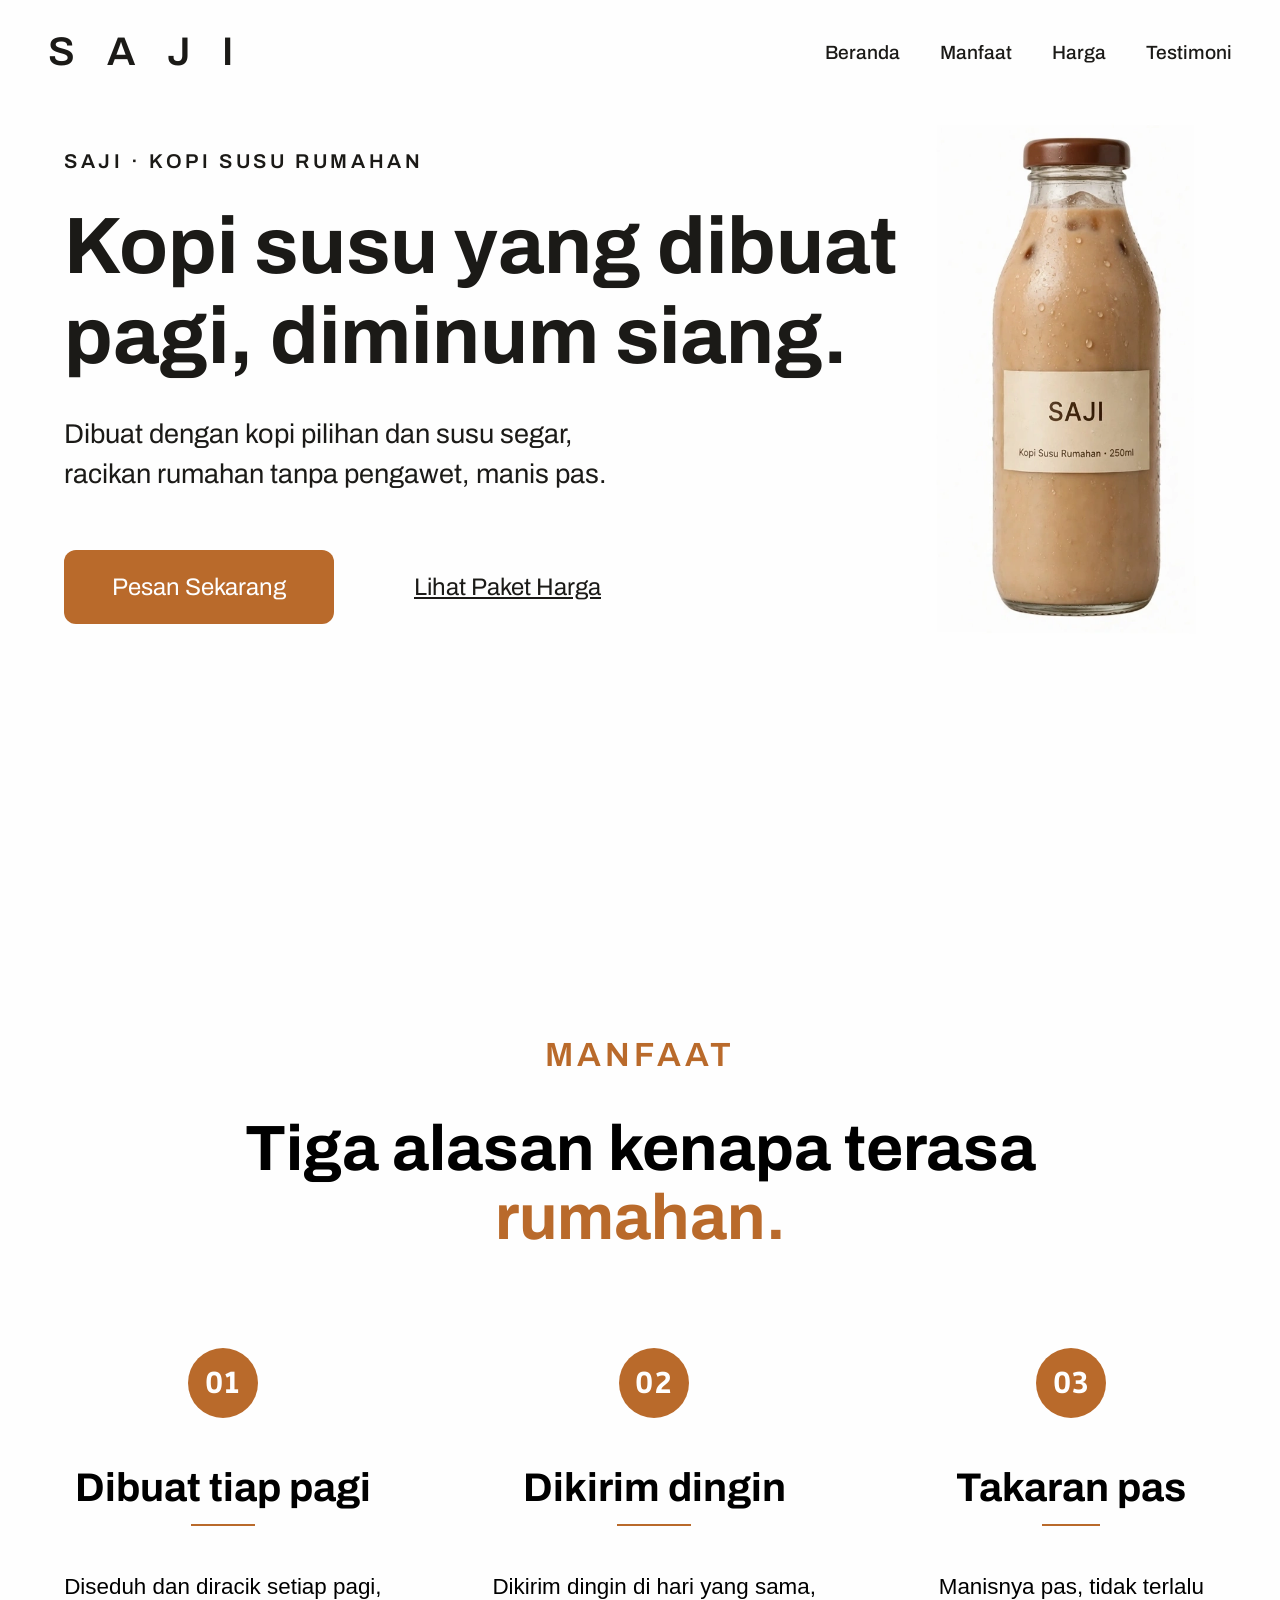
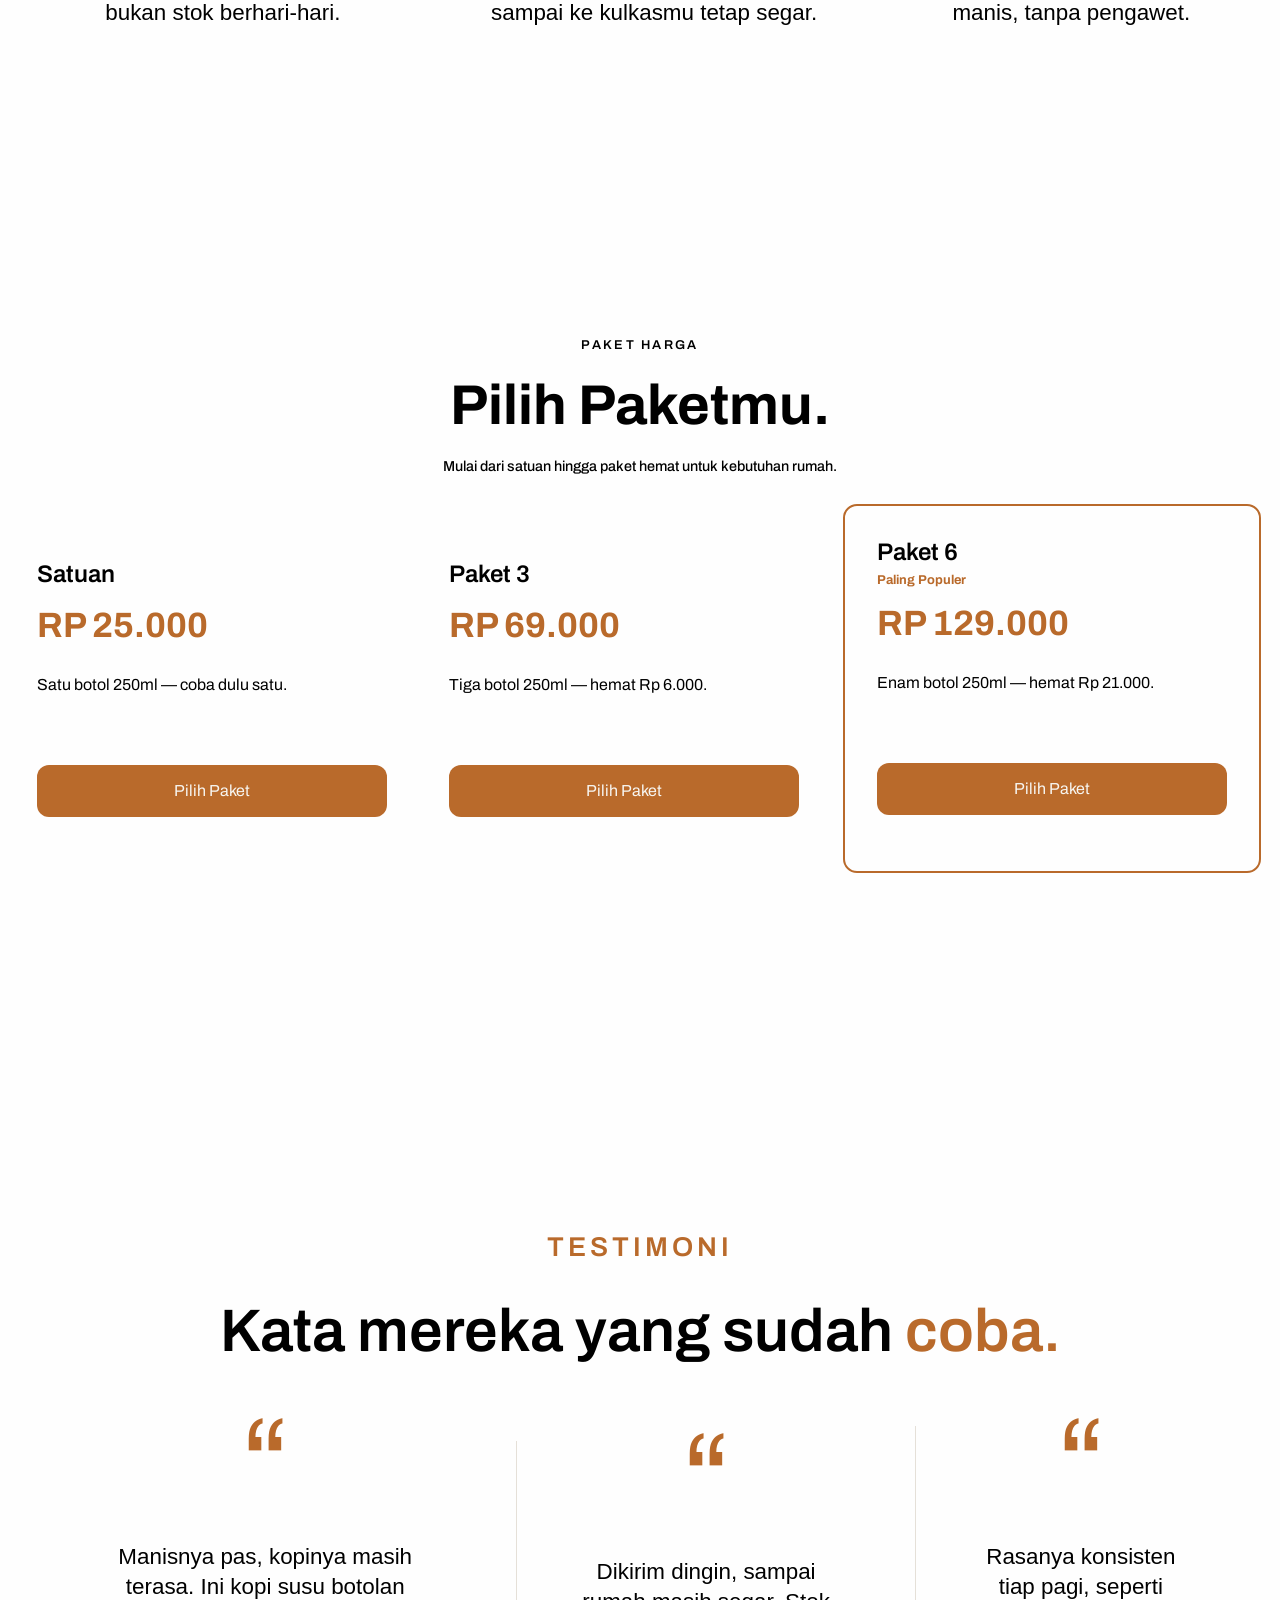
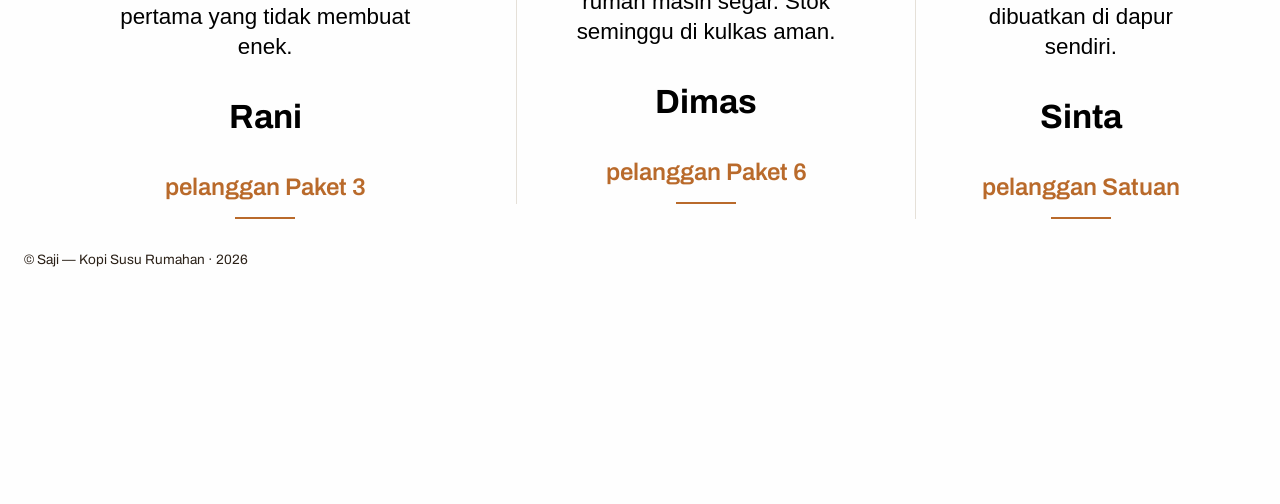
==== index.html @ 77525f5d "update: memperbaiki tanda kutip di testimonial page dan memindahkan credit footer ke testimonial pag" ====
<!DOCTYPE html>
<html lang="id">
<head>
    <meta charset="UTF-8">
    <meta name="viewport" content="width=device-width, initial-scale=1.0">
    <title>SAJI | Kopi Susu Rumahan </title>
    <link rel="stylesheet" href="src/style/style.css">
</head>
<body>
    
    <header class="header-container">

        <div class="brand-label">SAJI</div>

        <nav class="navbar-container">

            <ul>
                <li class="nav-items"><a href="#home">Beranda</a></li>
                <li class="nav-items"><a href="#manfaat">Manfaat</a></li>
                <li class="nav-items"><a href="#harga">Harga</a></li>
                <li class="nav-items"><a href="#testimoni">Testimoni</a></li>
            </ul>
                
        </nav>

    </header>

    <main>

        <section id="home" class="hero-page">

            <div class="main-content">

                <div class="second-label">
                     <p class="label-text">SAJI · KOPI SUSU RUMAHAN</p>
                </div>

                <div class="headline-container">
                    <h1 class="headline-text">Kopi susu yang dibuat pagi, diminum siang.</h1>
                </div>

                <div class="intro-container">
                    <p class="intro-desc">Dibuat dengan kopi pilihan dan susu segar, racikan rumahan tanpa pengawet, manis pas.</p>
                </div>

                <div class="cta-container">

                    <ul>
                        <li class="cta-btn"><a href="">Pesan Sekarang</a></li>
                        <li class="price-list-btn"><a href="#harga">Lihat Paket Harga</a></li>
                    </ul>

                </div>

            </div>

            <div class="foto-container">

                <figure>
                    <img class="foto-product" src="src/resources/foto-produk.webp" alt="Kemasan 250ml">
                </figure>

            </div>

        </section>

        <section id="manfaat" class="benefit-page">

            <div class="headline-benefit-container">
                <p class="benefit-label">MANFAAT</p>
                <h2 class="benefit-headline">Tiga alasan kenapa terasa <br><span>rumahan.</span></h2>
            </div>

            <div class="reason-container">

                <article>

                    <div class="nums-container">
                        <p class="nums">01</p>
                    </div>
                    <h3 class="reason-headline-text">Dibuat tiap pagi</h3>
                    <p class="reason-desc">Diseduh dan diracik setiap pagi, bukan stok berhari-hari.</p>
                </article>
                
                <article>

                    <div class="nums-container">
                        <p class="nums">02</p>
                    </div>
                    <h3 class="reason-headline-text">Dikirim dingin</h3>
                    <p class="reason-desc">Dikirim dingin di hari yang sama, sampai ke kulkasmu tetap segar.</p>
                </article>
                
                <article>

                    <div class="nums-container">
                        <p class="nums">03</p>
                    </div>
                    <h3 class="reason-headline-text">Takaran pas</h3>
                    <p class="reason-desc">Manisnya pas, tidak terlalu manis, tanpa pengawet.</p>
                </article>

            </div>

        </section>

        <section id="harga" class="list-of-product-page">

            <div class="text-container">
                <h2 class="title-section">PAKET HARGA</h2>
                <h3 class="packet-label">Pilih Paketmu.</h3>
                <p class="desc-label">Mulai dari satuan hingga paket hemat untuk kebutuhan rumah.</p>
            </div>

            <div class="price-list-container">

                <article class="product-price-container">

                    <h4 class="packet-name">Satuan</h4>
                    <h5 class="price">RP 25.000</h5>
                    <p class="product-desc">Satu botol 250ml — coba dulu satu. </p>

                    <div class="checkout">
                        <a class="checkout-link" href="">Pilih Paket</a>
                    </div>

                </article>
                
                <article class="product-price-container">

                    <h4 class="packet-name">Paket 3</h4>
                    <h5 class="price">RP 69.000</h5>
                    <p class="product-desc">Tiga botol 250ml — hemat Rp 6.000. </p>

                    <div class="checkout">
                        <a class="checkout-link" href="">Pilih Paket</a>
                    </div>
                    
                </article>

                <article class="product-price-container popular-product">

                    <h4 class="packet-name">Paket 6</h4>
                    <p class="popular-text">Paling Populer</p>
                    <h5 class="price">RP 129.000</h5>
                    <p class="product-desc">Enam botol 250ml — hemat Rp 21.000. </p>

                    <div class="checkout">
                        <a class="checkout-link" href="">Pilih Paket</a>
                    </div>

                </article>

            </div>

        </section>

        <section id="testimoni" class="testimonial-page">

            <div class="testimonial-headline-container">
                <h2 class="testimonial-label">TESTIMONI</h2>
                <h3 class="testimonial-headline-text">Kata mereka yang sudah <span>coba.</span></h3>
            </div>

            <div class="testimoni-container">

                <article class="testimoni-text-container">

                    <span>“</span>
                    <p class="testimoni-comment">Manisnya pas, kopinya masih terasa. Ini kopi susu botolan pertama yang tidak membuat enek.</p>
                    <h4 class="user-testimoni">Rani</h4>
                    <h5 class="user-packet">pelanggan Paket 3</h5>

                </article>
                
                <article class="testimoni-text-container">

                    <span>“</span>
                    <p class="testimoni-comment">Dikirim dingin, sampai rumah masih segar. Stok seminggu di kulkas aman.</p>
                    <h4 class="user-testimoni">Dimas</h4>
                    <h5 class="user-packet">pelanggan Paket 6</h5>

                </article>
                
                <article class="testimoni-text-container">

                    <span>“</span>
                    <p class="testimoni-comment">Rasanya konsisten tiap pagi, seperti dibuatkan
                    di dapur sendiri.</p>
                    <h4 class="user-testimoni">Sinta</h4>
                    <h5 class="user-packet">pelanggan Satuan</h5>

                </article>
                

            </div>

            <p class="credit-text">© Saji — Kopi Susu Rumahan · 2026</p>

        </section>
      
        
    </main>

</body>
</html>
---- src/style/style.css ----
@import url("https://fonts.googleapis.com/css2?family=Archivo:wght@400;500;600;700&display=swap");
@import url("https://fonts.googleapis.com/css2?family=Anaheim:wght@400;500;600;700&display=swap");
@import url("https://fonts.googleapis.com/css2?family=LexendDeca:wght@400;500;600;700&display=swap");

:root {
--font-nums-family : "Anaheim", sans-serif;
--font-desc-benefit: "Lexend Deca", sans-serif;
--font-desc-testimoni: "Lexend Deca", sans-serif;
--font-family: "Archivo", sans-serif;
--color-bg: #FEFEFE;
--color-ink: #1b1a17;
--color-box: #B96A2B;
--color-text-box: #B96A2B;
}


* {

    box-sizing: border-box;
    padding: 0;
    margin: 0;
    font-family: var(--font-family);

}

body {

    background-color: var(--color-bg);

}

.header-container {

    margin: 2rem 3rem 2rem 3rem;
    display: flex;
    flex-direction: row;
    justify-content: space-between;
    align-items: center;
    
}

.brand-label {

    font-size: 2.5rem;
    line-height: 2.5rem;
    letter-spacing: 0.80em;
    font-weight: 600;
    color: var(--color-ink);

}

.navbar-container ul {
    
    gap: 40px;
    align-items: center;
    display: flex;
    justify-content: space-between;

}

.nav-items,
.cta-btn,
.price-list-btn {

    list-style: None;

}

.nav-items a {

    text-decoration: none;
    font-size: 1.2rem;
    color: var(--color-ink);
    font-weight: 500;

}


.hero-page,
.list-of-product-page,
.benefit-page,
.testimonial-page {

    margin-left: 4rem;
    margin-right: 4rem;
    display: flex;
    min-height: 100vh;

}

.main-content {
    
    display: flex;
    flex-direction: column;


}

.second-label {

    margin-top: 3rem;
    margin-bottom: 2rem;

}
.label-text {

    font-size: 1.25rem;
    line-height: 18px;
    letter-spacing: 0.18em;
    font-weight: 600;
    color:  var(--color-ink);
    
}

.headline-container {

    max-width: 980px;
    min-width: 0;
    margin-bottom: 2rem;

}

.headline-text {
    
    font-size: 5rem ;
    line-height: 90px;
    color:  var(--color-ink);
    
}

.intro-container {

    max-width: 600px;
    min-width: 0;
    margin-bottom: 5rem;

}

.intro-desc {
    
    text-align: left;
    font-size: 1.7rem;
    line-height: 40px;
    color:  var(--color-ink);

}

.cta-container ul {

    display: flex;
    gap: 80px;

}

.cta-btn,
.price-list-btn {

    font-size: 1.5rem;

}

.cta-btn a{

    background-color: var(--color-box);
    text-decoration: none;
    color: var(--color-bg);
    padding: 1.5rem 3rem 1.5rem 3rem ;
    border-radius: 12px;


}

.price-list-btn a {

    color: var(--color-ink);

}


.foto-product {

    width: 300px;
    height: 550px;

}

.list-of-product-page {

    flex-direction: column;

}

.text-container {

    margin: 2rem 0 2rem 0;
    gap: 20px;
    display: flex;
    flex-direction: column;
    justify-content: center;
    align-items: center;
}

.title-section {

    font-size: 0.80rem;
    line-height: 18px;
    letter-spacing: 0.18em;
    font-weight: 600;
    
}

.packet-label {
    
    font-size: 3.5rem;
    line-height: 64px;
    font-weight: 700;
    
}

.desc-label {
    
    font-size: 0.90rem;
    font-weight: 500;

}

.price-list-container {

    display: flex;
    justify-content: center;
    align-items: center;
    gap: 30px;


}

.product-price-container {

    padding: 1rem;


}

.packet-name {

    font-size: 1.5rem ;
    font-weight: 600;
    line-height: 28px;
    margin-bottom: 1rem;
    
}

.price {
    
    font-size: 2.2rem ;
    font-weight: 700;
    line-height: 42px;
    margin-bottom: 1.75rem;
    color: var(--color-text-box);

}

.popular-product{

    outline: 2px solid var(--color-box);
    border-radius: 12px ;
    padding: 2rem 2rem 3.5rem 2rem;

}

.product-desc {

    font-size: 1rem;
    line-height: 22px;
    margin-bottom: 4.3rem;

}

.checkout {

    line-height: 20px;
    background-color: var(--color-box);
    color: #f7f5f0;
    padding: 1rem 5rem 1rem 5rem ;
    text-align: center;
    width: 100%;
    border-radius: 12px;
    width: 350px;
}

.checkout-link {

    text-decoration: none;
    color: #f7f5f0;

}

.popular-text {

    font-size: 0.80rem;
    line-height: 18px;
    color: var(--color-text-box);
    margin-bottom: 0.85rem ;
    margin-top: -0.70rem;
    font-weight: 700;

}

.benefit-page {

    flex-direction: column;

}

.headline-benefit-container {

    margin-top: 2.5rem;

}

.benefit-label {

    font-size: 2.1rem;
    font-weight: 600;
    text-align: center;
    color: var(--color-text-box);
    line-height: 22px;
    letter-spacing: 0.12em;
    margin-bottom: 3rem;

}

.benefit-headline {

    font-size: 4rem ;
    text-align: center;

}

.benefit-headline span {

    color: var(--color-text-box);

}

.reason-container {

    display: flex;
    justify-content: center;
    align-items: center;
    gap: 86px;
    margin-top: 6rem;

}

.nums-container {

    display: flex;
    justify-content: center;
    align-items: center;

}

.nums {

    display: flex;
    align-items: center;
    justify-content: center;
    width: 70px;
    height: 70px;
    background-color: var(--color-box);
    font-size: 2.1rem ;
    color: #FEFEFE;
    font-weight: bold;
    border-radius: 50%;
    line-height: 22px;
    font-family: var(--font-nums-family);
    letter-spacing: 0.05em;

}

.reason-headline-text {

    font-size: 2.5rem;
    text-align: center;
    margin-top: 3rem;

}

.reason-headline-text::after {

    content: "";
    display: block;
    width: 20%;
    height: 2px;
    background-color: var(--color-box);
    margin: 15px auto 0;

}

.reason-desc {

    text-align: center;
    font-size: 1.4rem;
    margin-top: 3rem;
    font-family: var(--font-desc-benefit) ;
    font-weight: 400;

}

.testimonial-page {

    flex-direction: column;

}

.testimonial-headline-container {

    margin-top: 2rem;
    margin-bottom: 5rem;
}

.testimonial-label{

    text-align: center;
    letter-spacing: 0.15em;
    line-height: 22px;
    font-weight: 600;
    color: var(--color-text-box);
    font-size: 1.7rem ;
    margin-bottom: 3.6rem;
    
}

.testimonial-headline-text {
    
    text-align: center;
    line-height: 30px;
    font-size: 3.75rem;
    font-weight: 600;

}

.testimonial-headline-text span {

    color: var(--color-text-box);

}

.testimoni-container{

    display: flex;
    flex-direction: row;
    justify-content: center;
    align-items: center;
    gap: 50px;

}

.testimoni-text-container {

    text-align: center;
    display: flex;
    flex-direction: column;
    justify-content: center;
    align-items: center;
    gap: 40px;

}

.testimoni-text-container + .testimoni-text-container {

    border-left: 1px solid  #E5E0D8;
    padding-left: 30px;

}

.testimoni-text-container span {

    line-height: 0.6;
    color: var(--color-text-box);
    font-size: 8rem;
    font-family: var(--font-family);

}

.testimoni-comment {

    font-size: 1.4rem;
    line-height: 30px;
    width: 85%;
    font-family: var(--font-desc-testimoni);

}

.user-testimoni {

    font-size: 2.1rem;
    line-height: 30px;

}

.user-packet {

    font-size: 1.5rem;
    font-weight: 600;
    color: var(--color-text-box);
    line-height: 30px;

}

.user-packet::after{

    content: "";
    display: block;
    width: 30%;
    height: 2px;
    background-color: var(--color-box);
    margin: 15px auto 0;

}

.credit-text {

    text-align: left;
    font-size: 0.85rem;
    color: #2B2118;
    line-height: 18px;
    margin-left: -2.5rem;
    margin-top: 2rem;

}
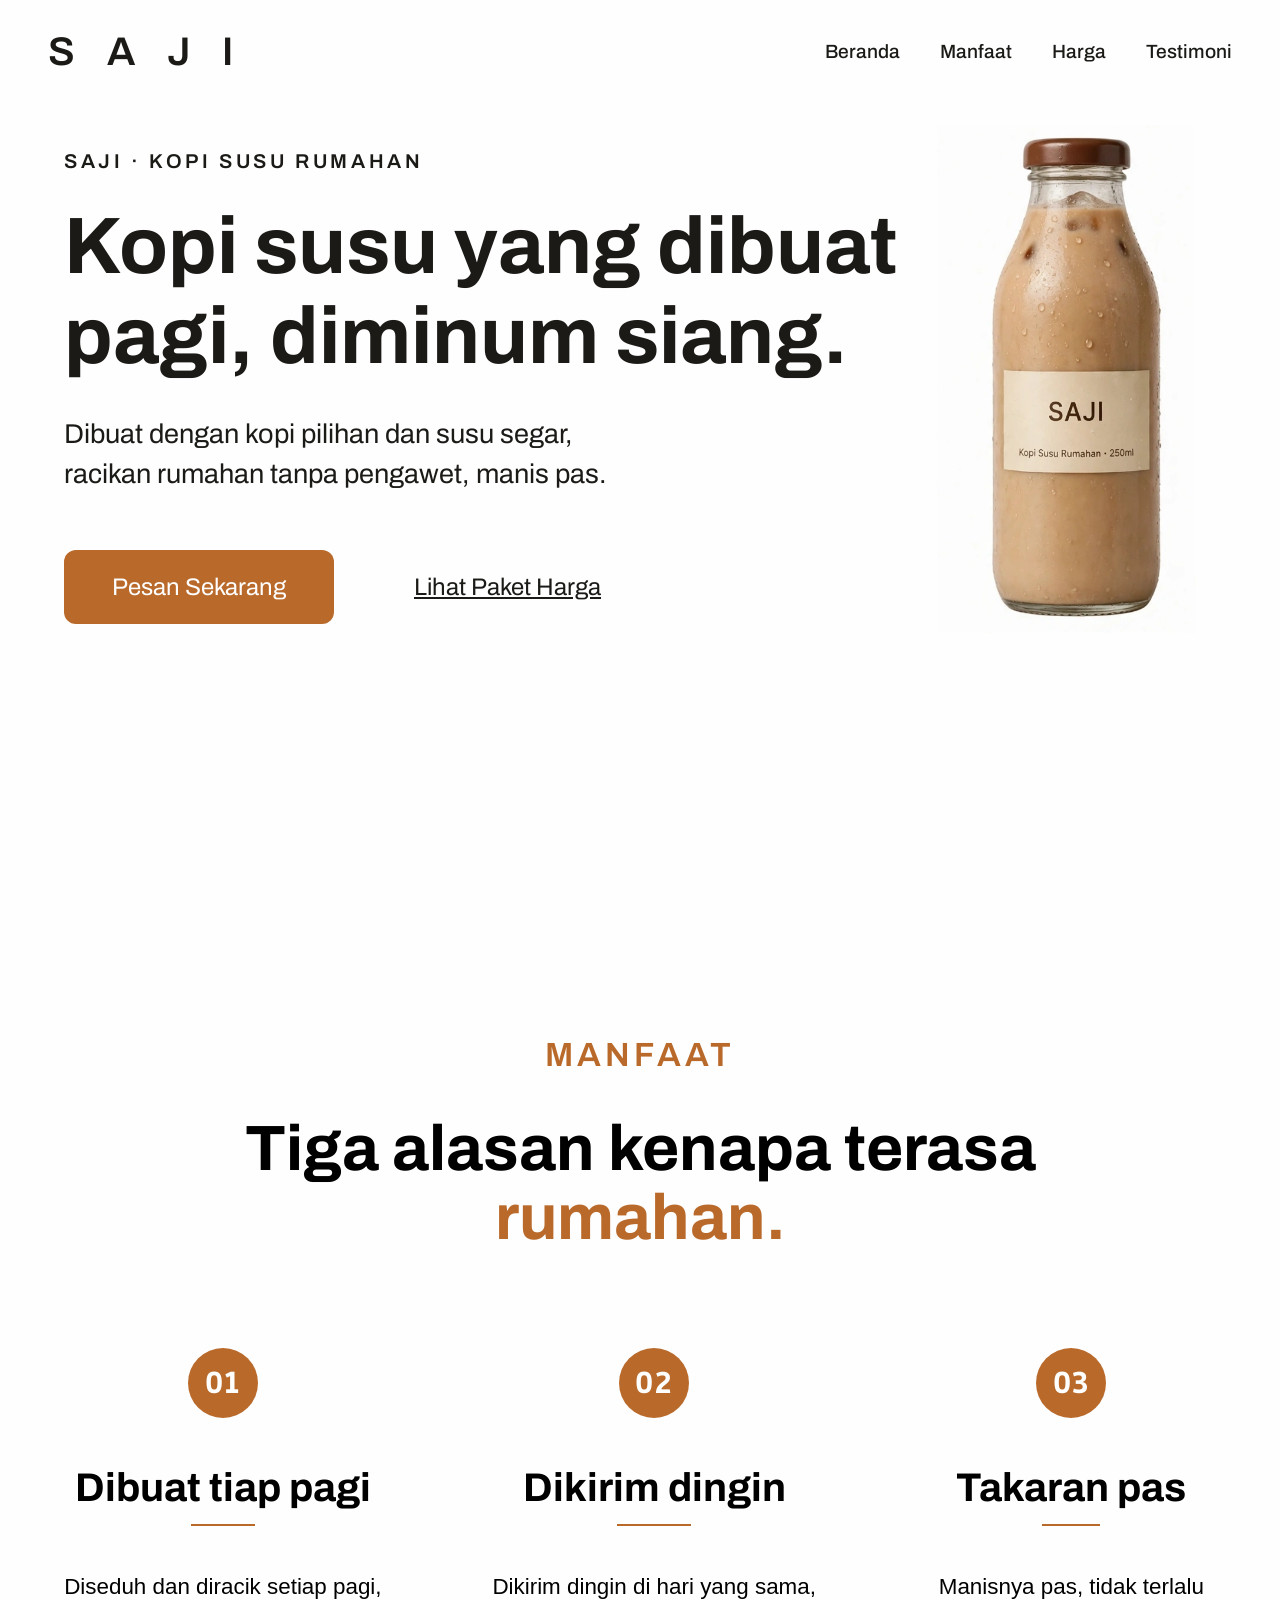
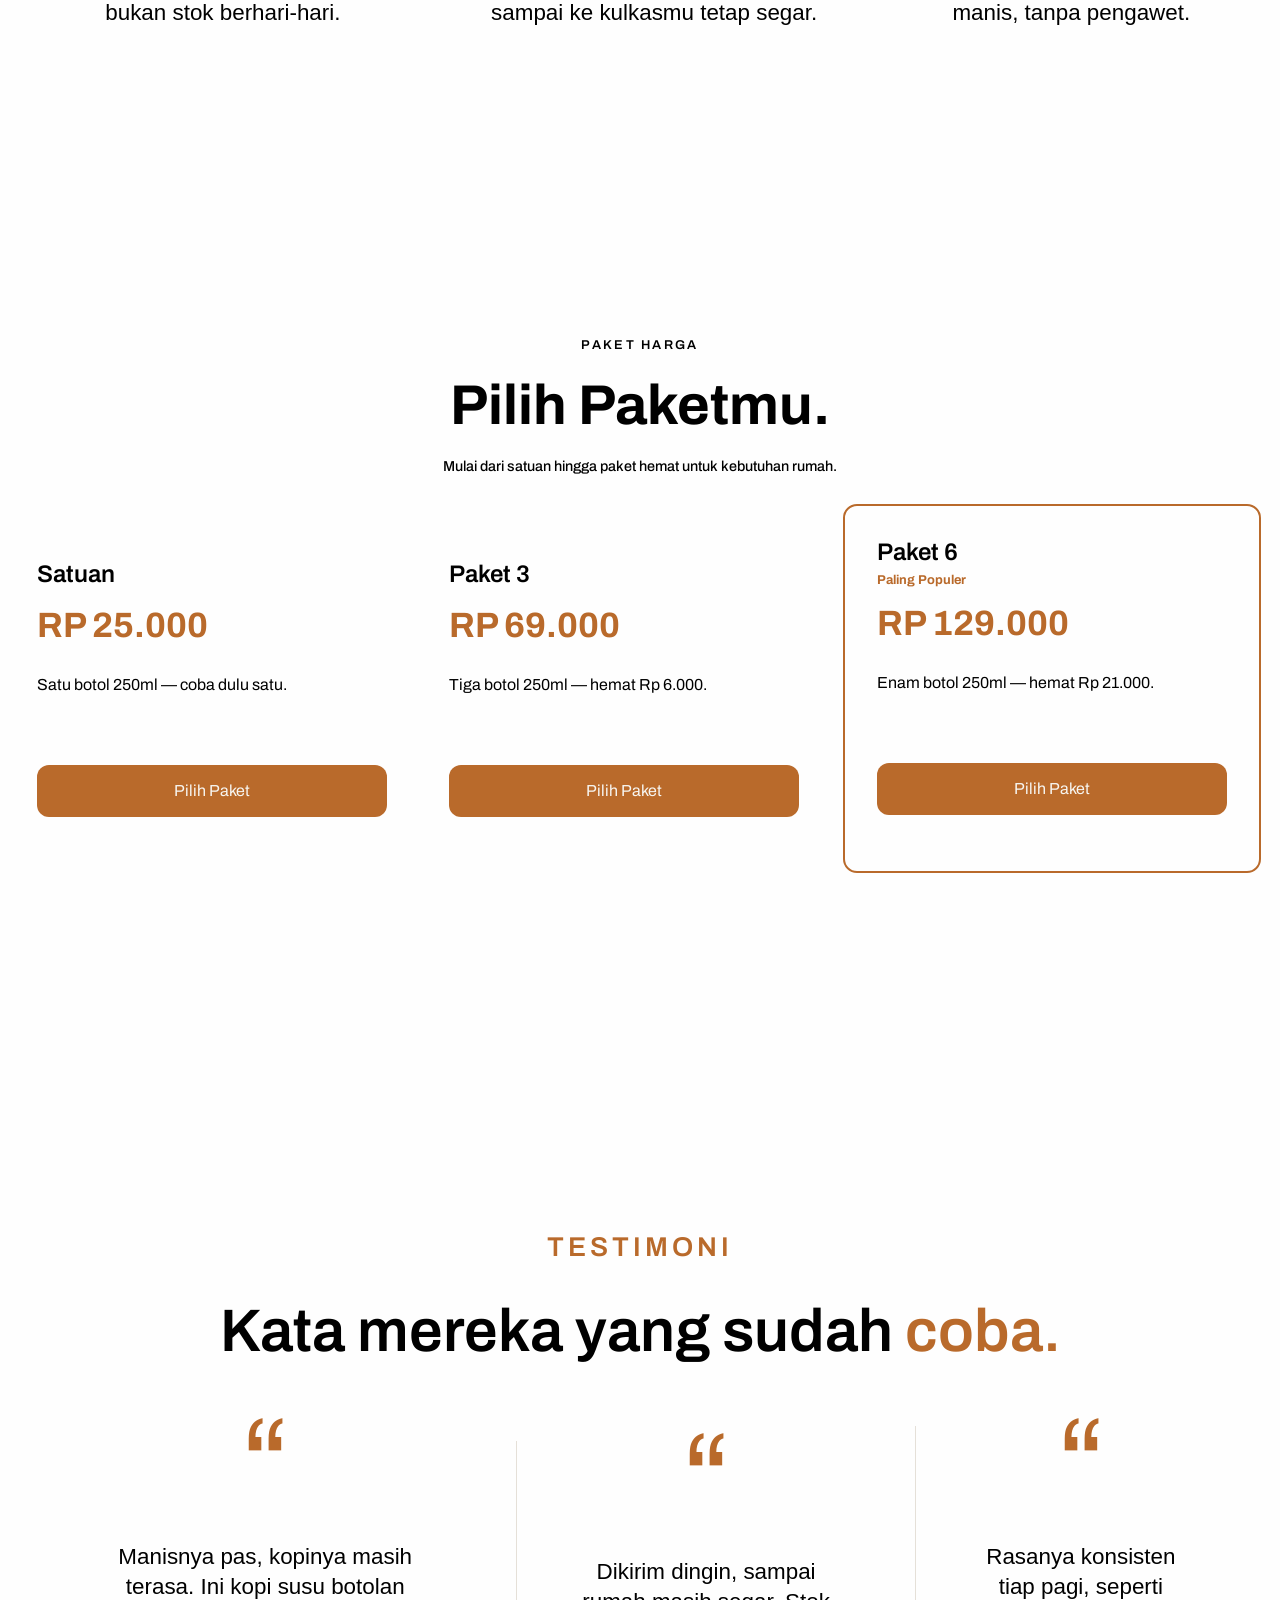
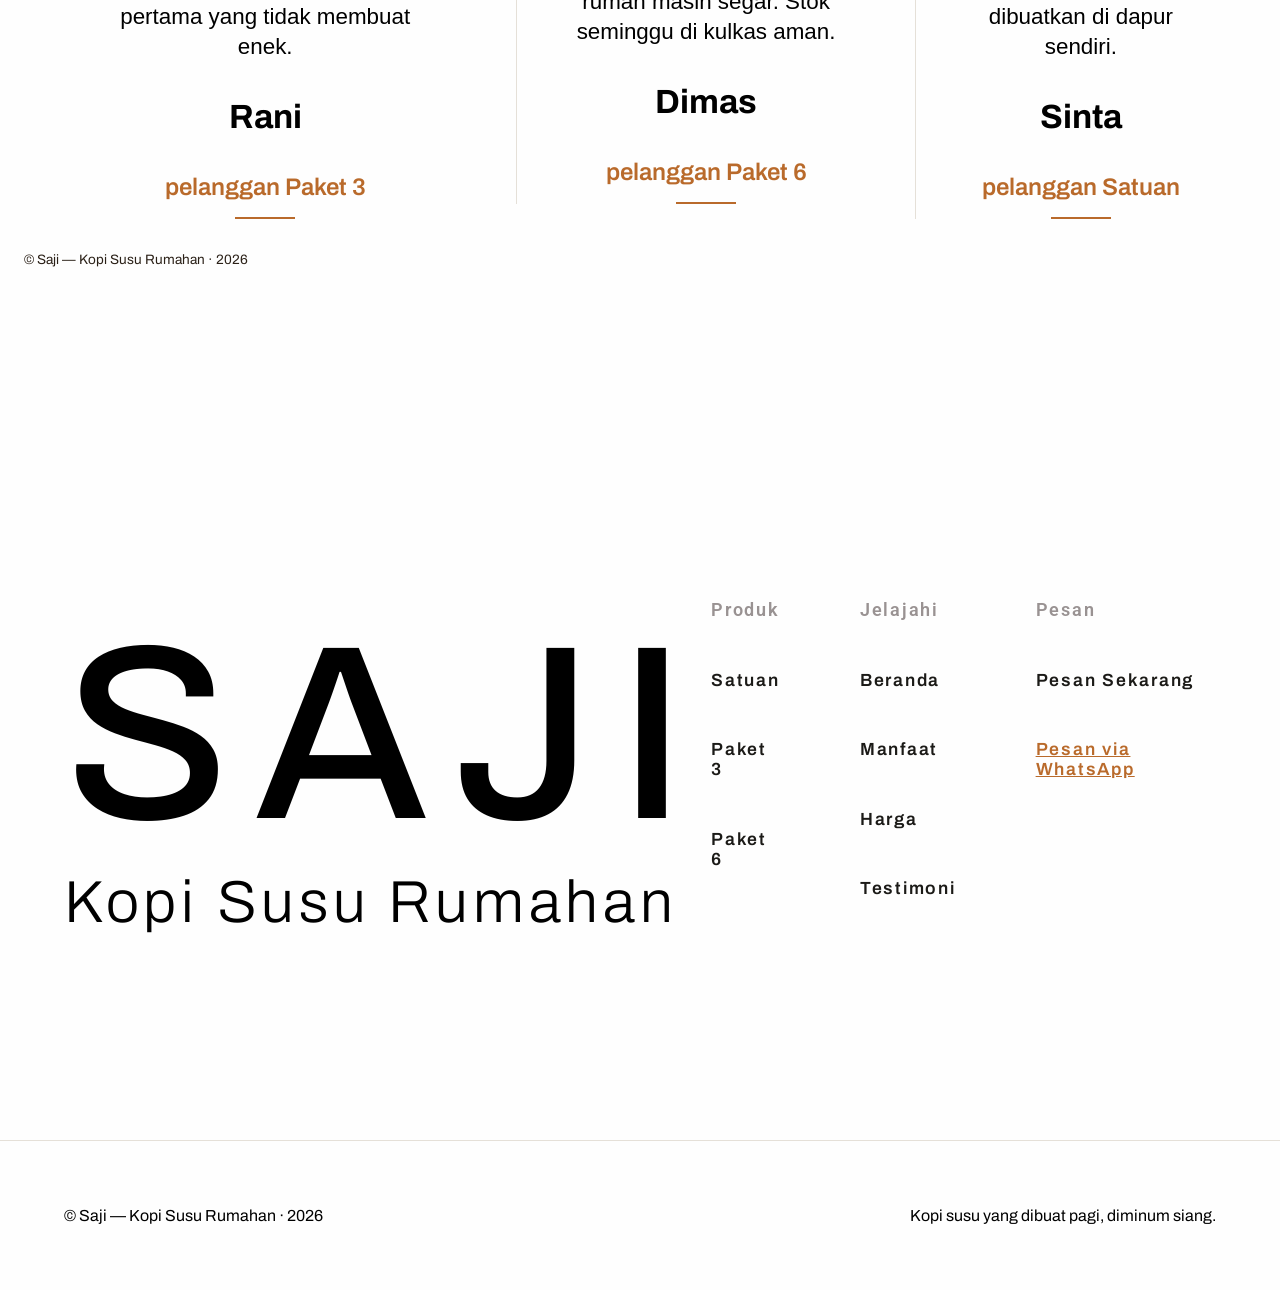
==== commit 72d24c99: "feat: membuat footer section" ====
--- a/index.html
+++ b/index.html
@@ -46,7 +46,7 @@
                 <div class="cta-container">
 
                     <ul>
-                        <li class="cta-btn"><a href="">Pesan Sekarang</a></li>
+                        <li class="cta-btn"><a href="src/pages/order.html">Pesan Sekarang</a></li>
                         <li class="price-list-btn"><a href="#harga">Lihat Paket Harga</a></li>
                     </ul>
 
@@ -121,7 +121,7 @@
                     <p class="product-desc">Satu botol 250ml — coba dulu satu. </p>
 
                     <div class="checkout">
-                        <a class="checkout-link" href="">Pilih Paket</a>
+                        <a class="checkout-link" href="src/pages/order.html?paket=satuan">Pilih Paket</a>
                     </div>
 
                 </article>
@@ -133,7 +133,7 @@
                     <p class="product-desc">Tiga botol 250ml — hemat Rp 6.000. </p>
 
                     <div class="checkout">
-                        <a class="checkout-link" href="">Pilih Paket</a>
+                        <a class="checkout-link" href="src/pages/order.html?paket=paket-3">Pilih Paket</a>
                     </div>
                     
                 </article>
@@ -146,7 +146,7 @@
                     <p class="product-desc">Enam botol 250ml — hemat Rp 21.000. </p>
 
                     <div class="checkout">
-                        <a class="checkout-link" href="">Pilih Paket</a>
+                        <a class="checkout-link" href="src/pages/order.html?paket=paket-6">Pilih Paket</a>
                     </div>
 
                 </article>
@@ -192,14 +192,57 @@
 
                 </article>
                 
-
             </div>
 
             <p class="credit-text">© Saji — Kopi Susu Rumahan · 2026</p>
 
         </section>
-      
-        
+
+        <footer class="footer-page">
+
+            <div class="footer-main-container">
+
+                <div class="brand-label-container">
+
+                    <p class="brand-label-footer">SAJI</p>
+                    <p class="second-label-footer">Kopi Susu Rumahan</p>
+
+                </div>
+
+                <div class="items-navbar-container">
+
+                    <ul class="items-product-container">
+                        <li class="first-items-navbar-list">Produk</li>
+                        <li><a class="harga-paket-satuan-label" href="#harga">Satuan</a></li>
+                        <li><a class="harga-paket3-label" href="#harga">Paket 3</a></li>
+                        <li><a class="harga-paket-6-label" href="#harga">Paket 6</a></li>
+                    </ul>
+                    
+                    <ul class="items-explore-container">
+                        <li class="first-items-navbar-list">Jelajahi</li>
+                        <li><a class="items-home-label" href="#home">Beranda</a></li>
+                        <li><a class="items-manfaat-label" href="#manfaat">Manfaat</a></li>
+                        <li><a class="items-harga-label" href="#harga">Harga</a></li>
+                        <li><a class="items-testi-label" href="#testimoni">Testimoni</a></li>
+                    </ul>
+                    
+                    <ul class="items-checkout-container">
+                        <li class="first-items-navbar-list">Pesan</li>
+                        <li><a class="items-checkout-label" href="/src/pages/order.html">Pesan Sekarang</a></li>
+                        <li><a class="checkout-aggregator-label" href="/src/pages/order.html">Pesan via WhatsApp</a></li>
+                    </ul>
+
+                </div>
+
+            </div>
+            <ul class="items-footer-container">
+                <li class="label-credit">© Saji — Kopi Susu Rumahan · 2026</li>
+                <li class="label-desc-credit">Kopi susu yang dibuat pagi, diminum siang.</li>
+            </ul>
+           
+        </footer>
+ 
+
     </main>
 
 </body>
--- a/src/style/style.css
+++ b/src/style/style.css
@@ -1,8 +1,10 @@
-@import url("https://fonts.googleapis.com/css2?family=Archivo:wght@400;500;600;700&display=swap");
+@import url("https://fonts.googleapis.com/css2?family=Archivo:wght@200;300;400;500;600;700&display=swap");
+@import url("https://fonts.googleapis.com/css2?family=Roboto:wght@200;300;400;500;600;700&display=swap");
 @import url("https://fonts.googleapis.com/css2?family=Anaheim:wght@400;500;600;700&display=swap");
 @import url("https://fonts.googleapis.com/css2?family=LexendDeca:wght@400;500;600;700&display=swap");
 
 :root {
+--font-items-list-footer : "Roboto";
 --font-nums-family : "Anaheim", sans-serif;
 --font-desc-benefit: "Lexend Deca", sans-serif;
 --font-desc-testimoni: "Lexend Deca", sans-serif;
@@ -60,26 +62,42 @@
 
 .nav-items,
 .cta-btn,
-.price-list-btn {
+.price-list-btn,
+.items-navbar-container ul li {
 
     list-style: None;
 
 }
 
 .nav-items a {
-
     text-decoration: none;
     font-size: 1.2rem;
     color: var(--color-ink);
     font-weight: 500;
-
-}
-
+    padding: 0.7em 0;
+    position: relative;
+}
+
+.nav-items a::after {
+    content: "";
+    position: absolute;
+    left: 50%;
+    bottom: 0;
+    transform: translateX(-50%);
+    width: 80%;
+    height: 3px;
+    background-color: transparent;
+    transition: background-color 0.5s ease;
+}
+
+.nav-items a:hover::after {
+    background-color: var(--color-text-box);
+}
 
 .hero-page,
 .list-of-product-page,
 .benefit-page,
-.testimonial-page {
+.testimonial-page{
 
     margin-left: 4rem;
     margin-right: 4rem;
@@ -156,6 +174,8 @@
 .price-list-btn {
 
     font-size: 1.5rem;
+    cursor: pointer;
+    transition: transform 0.2s ease;
 
 }
 
@@ -173,6 +193,24 @@
 .price-list-btn a {
 
     color: var(--color-ink);
+}
+
+.price-list-btn a:hover {
+
+    border-radius: 10px;
+    padding: 1rem 2rem 1rem 2rem;
+    text-decoration: none;
+    background-color: #2BCC5E;
+    font-weight: 500;
+    color: var(--color-bg);
+    cursor: pointer;
+    transition: transform 0.10s ease;
+
+}
+
+.price-list-btn:hover {
+
+    transform: scale(1.2);
 
 }
 
@@ -278,20 +316,36 @@
 
 .checkout {
 
-    line-height: 20px;
+    width: 350px;
+
+}
+
+.checkout-link {
+
+    display: block;
     background-color: var(--color-box);
     color: #f7f5f0;
-    padding: 1rem 5rem 1rem 5rem ;
-    text-align: center;
-    width: 100%;
+    padding: 1rem 5rem 1rem 5rem;
     border-radius: 12px;
-    width: 350px;
-}
-
-.checkout-link {
-
+    text-align: center;
     text-decoration: none;
-    color: #f7f5f0;
+    line-height: 20px;
+    cursor: pointer;
+    transition: transform 0.2s ease;
+
+}
+
+.checkout-link:hover,
+.cta-container ul .cta-btn:first-child:hover {
+
+    transform: scale(1.03);
+
+}
+
+.checkout-link:active,
+.cta-container ul .cta-btn:first-child:active {
+
+    transform: scale(1.06);
 
 }
 
@@ -529,4 +583,409 @@
     margin-left: -2.5rem;
     margin-top: 2rem;
 
+}
+
+.checkout-page {
+
+    margin-top: 2rem;
+    margin-left: 4rem;
+    margin-right: 4rem;
+    min-height: 100vh;
+
+}
+
+.checkout-headline {
+
+    font-size: 1.8rem;
+    color: var(--color-text-box);
+    line-height: 30px;
+    text-align: center;
+
+}
+
+.content-container {
+
+    display: flex;
+    justify-content: space-between;
+    align-items: stretch;
+    margin-top: 4rem;
+    
+
+}
+
+.left-content {
+
+    display: flex;
+    flex-direction: column;
+    border-right: 1px solid #E5E0D8;
+    padding-right: 30px;
+
+}
+
+.package-label,
+.total-label,
+.checkout-label {
+
+    font-size: 3.1rem;
+    font-weight: 600;
+    line-height: 30px;
+    text-align: left;
+
+}
+
+.package-container {
+
+    margin-top: 2.5rem;
+    flex-direction: row;
+    display: flex;
+    gap: 30px;
+
+}
+
+.price-label {
+
+    font-size: 2.2rem;
+    line-height: 45px;
+    font-weight: 600;
+
+}
+
+.desc-price {
+    
+    font-size: 1.25rem;
+    line-height: 30px;
+    
+}
+
+.package-price-container {
+
+    cursor: pointer;
+
+}
+
+.package-price-container.selected .price-label,
+.package-price-container.selected .desc-price {
+
+    color: var(--color-text-box);
+    
+}
+
+
+.package-price-container.selected .price-value {
+
+    border-bottom: 2px solid var(--color-box);
+
+}
+
+.package-price-container:focus-visible {
+
+    outline: 2px solid var(--color-box);
+    outline-offset: 4px;
+
+}
+
+.package-price-container .popular-text {
+
+    color: var(--color-text-box);
+
+}
+
+.package-price-container + .package-price-container {
+
+    border-left: 1px solid #E5E0D8 ;
+    padding-left: 30px;
+    
+}
+
+.total-label {
+
+    margin-top: 7rem;
+
+}
+
+.calculation-product {
+
+    text-align: center;
+    font-size: 2.8rem ;
+    margin-top: 3.2rem ;
+    height: 70px;
+    border-top: 2px solid #E5E0D8 ;
+    border-bottom: 2px solid #E5E0D8 ;
+    display: flex;
+    justify-content: center;
+    align-items: center;
+    gap: 4rem;
+    
+}
+
+.calculation-product button {
+
+    background: none;
+    border: none;
+    font-size: 2rem;
+    font-family: inherit;
+    color: var(--color-ink);
+    cursor: pointer;
+    padding: 0 0.5rem;
+
+}
+
+.right-content {
+
+    width: 500px;
+
+}
+
+.right-content form {
+
+    margin-top: 1.75rem;
+
+}
+
+.right-content form input {
+
+    width: 100%;
+    height: 30px;
+    border: none;
+    border-bottom: 2px solid #E5E0D8;
+    background: transparent;
+
+}
+
+.right-content form input:focus {
+
+    outline: none;
+    border-bottom-color: var(--color-box);
+
+}
+
+.right-content form label,
+.right-content form p input {
+
+    font-size: 1.2rem ;
+    line-height: 30px;
+    font-weight: 300;
+
+} 
+
+.right-content form p {
+
+    margin-top: 0.8em;
+    margin-bottom: 0.8em;
+
+
+}
+
+.right-content form {
+
+    margin-bottom: 1.75rem;
+
+}
+
+.total-price-container {
+
+    border-top: 2px solid #E5E0D8;
+    display: flex;
+    flex-direction: column;
+    justify-content: center;
+}
+
+.label-total-checkout {
+
+    font-size: 1.7rem ;
+    margin-top: 1rem;
+    margin-bottom: 0.4em;
+
+}
+
+.total-package-checkout,
+.subtotal-package,
+.total-checkout {
+
+    display: flex;
+    justify-content: space-between;
+
+}
+
+.total-price-container p:first-child {
+
+    font-size: 1.5rem;
+    font-weight: 300;
+    
+}
+
+.total-price-container p:last-child {
+    
+    font-size: 1.5rem;
+    font-weight: 700;
+    
+}
+
+.total-package-checkout {
+
+    margin-bottom: 0.5em;
+
+}
+
+.subtotal-package {
+
+    padding: 0.4em 0 0.4em 0;
+    border-top: 1px solid #E5E0D8;
+    border-bottom: 1px solid #E5E0D8;
+}
+
+.total-checkout {
+
+    margin-top: 0.5em;
+    margin-bottom: 1.25rem;
+}
+
+.total-checkout p:first-child {
+    
+    font-weight: 700;
+
+}
+
+.agg-link {
+
+    font-size: 1.8rem;
+    line-height: 30px;
+    padding: 1.25rem 0 1.25rem 0;
+    background-color: var(--color-box);
+    border-radius: 12px;
+    border: none;
+    color: var(--color-bg);
+    font-weight: 600;
+    margin-bottom: 1.2rem;
+    cursor: pointer;
+
+}
+
+.form-link {
+
+    text-align: center;
+    margin-bottom: 2rem;
+    color: var(--color-ink);
+    font-weight: 500;
+    font-size: 1.2rem;
+
+}
+
+.footer-page {
+
+    margin-left: 4rem;
+    margin-right: 4rem;
+    display: flex;
+    flex-direction: column;
+
+}
+
+.footer-main-container {
+
+    margin-top: 6rem;
+    margin-bottom: 12rem;
+    display: flex;
+    justify-content: space-between;
+    align-items: stretch;
+
+}
+
+.brand-label-footer {
+
+    font-size: 15.5rem;
+    font-family: var(--font-family);
+    font-weight: 500 ;
+    line-height: auto;
+    letter-spacing: 0.10em;
+    
+}
+
+.second-label-footer {
+    
+    font-size: 3.7rem;
+    font-family: var(--font-family);
+    font-weight: 300;
+    line-height: auto;
+    letter-spacing: 0.08em;
+
+}
+
+.items-navbar-container {
+
+
+    display: flex;
+    flex-direction: row;
+    justify-content: center;
+
+}
+
+.items-navbar-container ul:nth-last-of-type(2) {
+
+    margin: 0 5rem 0 5rem;
+
+}
+
+.first-items-navbar-list {
+
+    margin-bottom: 2.7rem;
+    color: #999292;
+
+}
+
+.items-navbar-container ul li  {
+
+    margin-bottom: 3.1rem;
+    
+}
+
+.harga-paket-satuan-label,
+.harga-paket3-label,
+.harga-paket-6-label,
+.items-home-label,
+.items-manfaat-label,
+.items-harga-label,
+.items-testi-label,
+.items-checkout-label{
+    
+    color: #1b1a17;
+    text-decoration: none;
+    font-weight: 600;
+    
+}
+
+
+.checkout-aggregator-label {
+    
+    text-decoration: underline;
+    color: var(--color-box);
+
+}
+
+
+.items-navbar-container li {
+
+    font-size: 1.10rem;
+    font-family: var(--font-items-list-footer);
+    font-weight: 600;
+    letter-spacing: 0.10em;
+    line-height: auto;
+
+}
+
+
+.items-footer-container {
+    
+    display: flex;
+    justify-content: space-between;
+    align-items: center;
+    flex-direction: row;
+    list-style: none;
+    border-top: 1px solid #E5E0D8;
+    width: auto;
+    height: 150px;
+    margin-left: -4rem;
+    margin-right: -4rem;
+    padding-left: 4rem;
+    padding-right: 4rem;
+
 }
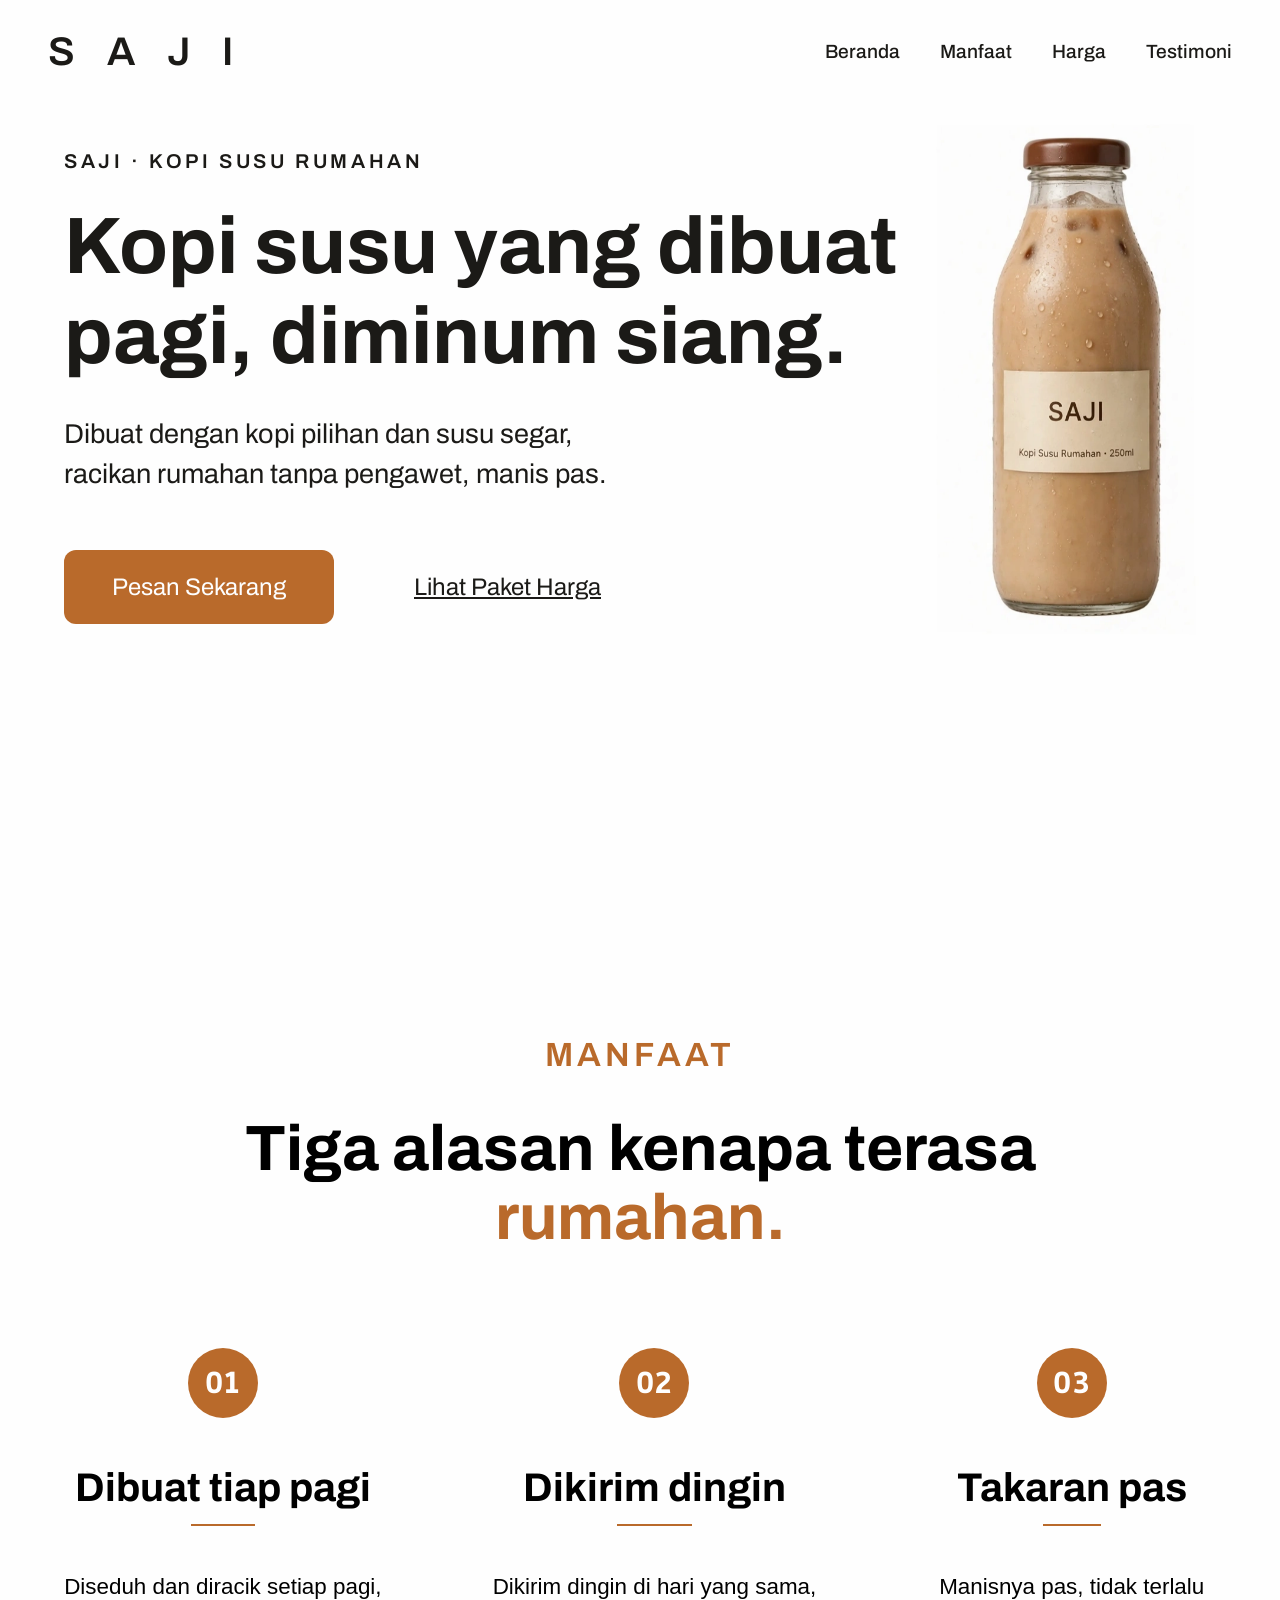
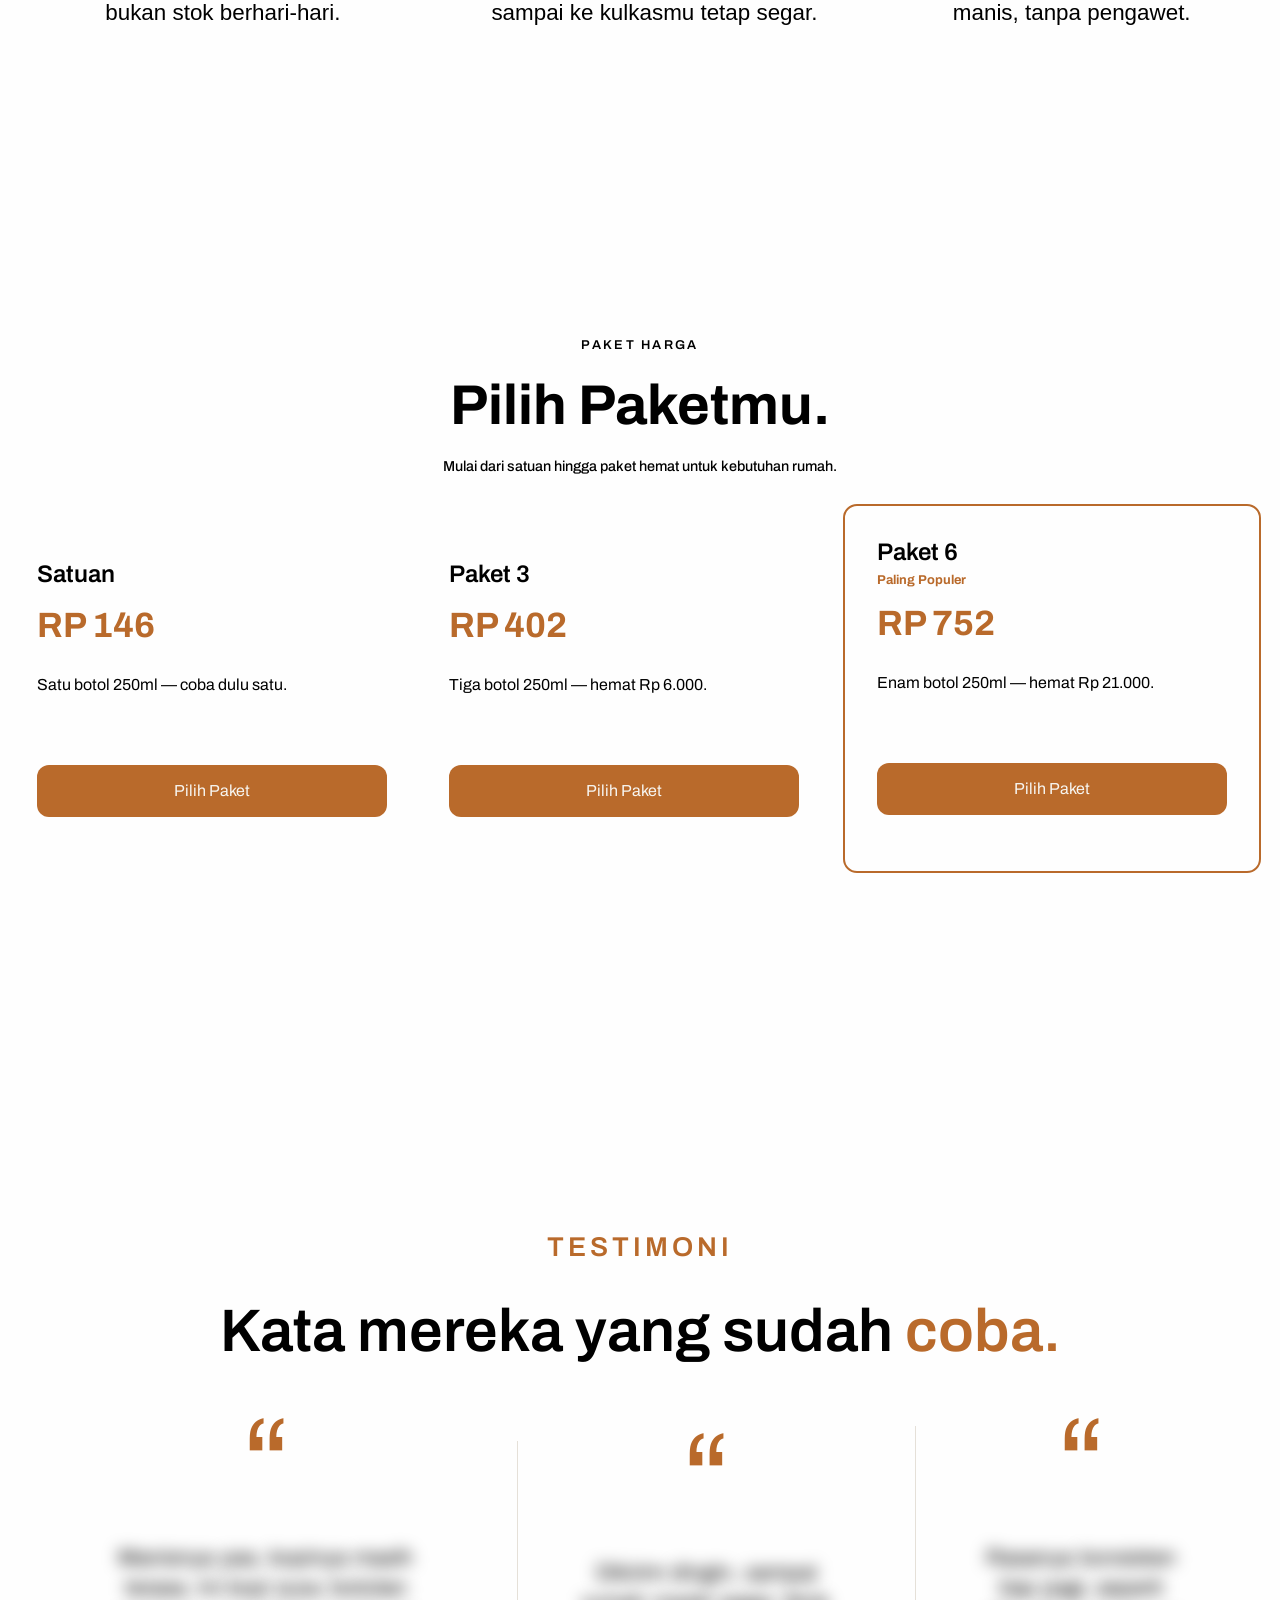
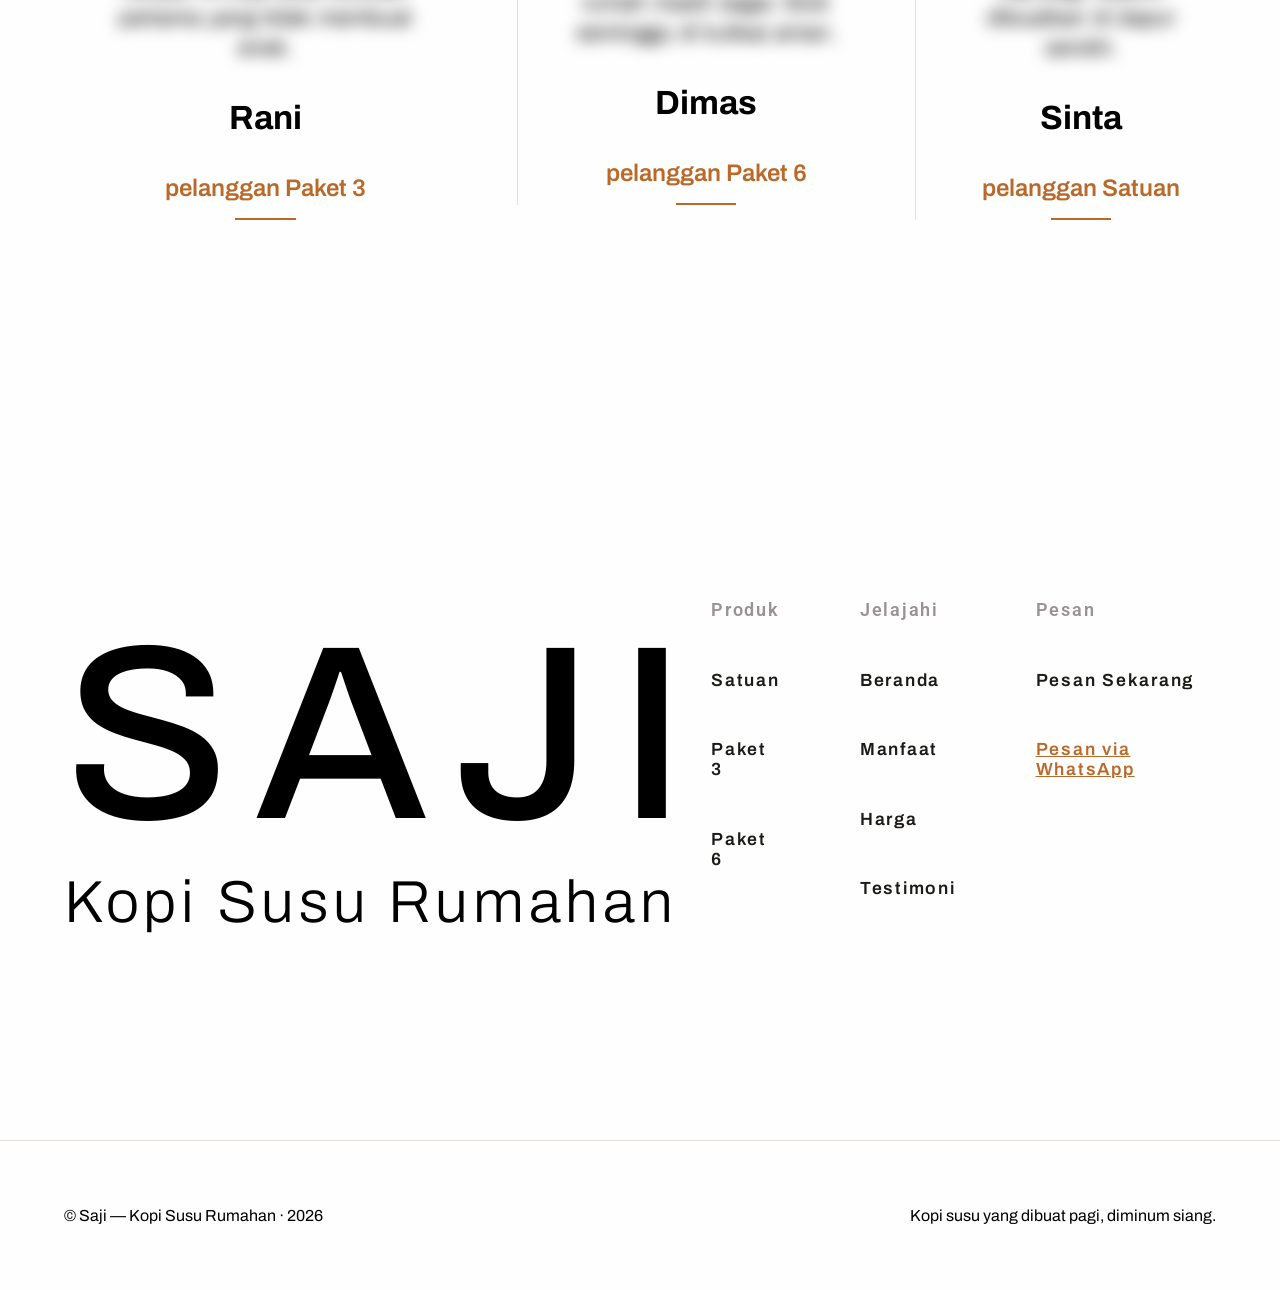
==== commit d3fa2d6f: "feat: tambahkan animasi interaktif di semua section" ====
--- a/index.html
+++ b/index.html
@@ -114,7 +114,7 @@
 
             <div class="price-list-container">
 
-                <article class="product-price-container">
+                <article class="product-price-container" data-paket="satuan">
 
                     <h4 class="packet-name">Satuan</h4>
                     <h5 class="price">RP 25.000</h5>
@@ -126,7 +126,7 @@
 
                 </article>
                 
-                <article class="product-price-container">
+                <article class="product-price-container" data-paket="paket-3">
 
                     <h4 class="packet-name">Paket 3</h4>
                     <h5 class="price">RP 69.000</h5>
@@ -138,7 +138,7 @@
                     
                 </article>
 
-                <article class="product-price-container popular-product">
+                <article class="product-price-container popular-product" data-paket="paket-6">
 
                     <h4 class="packet-name">Paket 6</h4>
                     <p class="popular-text">Paling Populer</p>
@@ -213,9 +213,9 @@
 
                     <ul class="items-product-container">
                         <li class="first-items-navbar-list">Produk</li>
-                        <li><a class="harga-paket-satuan-label" href="#harga">Satuan</a></li>
-                        <li><a class="harga-paket3-label" href="#harga">Paket 3</a></li>
-                        <li><a class="harga-paket-6-label" href="#harga">Paket 6</a></li>
+                        <li><a class="harga-paket-satuan-label" href="#harga" data-paket="satuan">Satuan</a></li>
+                        <li><a class="harga-paket3-label" href="#harga" data-paket="paket-3">Paket 3</a></li>
+                        <li><a class="harga-paket-6-label" href="#harga" data-paket="paket-6">Paket 6</a></li>
                     </ul>
                     
                     <ul class="items-explore-container">
@@ -229,7 +229,7 @@
                     <ul class="items-checkout-container">
                         <li class="first-items-navbar-list">Pesan</li>
                         <li><a class="items-checkout-label" href="/src/pages/order.html">Pesan Sekarang</a></li>
-                        <li><a class="checkout-aggregator-label" href="/src/pages/order.html">Pesan via WhatsApp</a></li>
+                        <li><a id="chat-langsung" class="checkout-aggregator-label" href="https://wa.me/628996946557?text=Halo%20Saji%2C%20saya%20mau%20tanya-tanya%20dulu.">Pesan via WhatsApp</a></li>
                     </ul>
 
                 </div>
@@ -245,5 +245,7 @@
 
     </main>
 
+    <script src="src/script/pricing-highlight.js"></script>
+    <script src="src/script/animations.js"></script>
 </body>
 </html>
--- a/src/style/style.css
+++ b/src/style/style.css
@@ -529,7 +529,7 @@
 
 }
 
-.testimoni-text-container span {
+.testimoni-text-container > span {
 
     line-height: 0.6;
     color: var(--color-text-box);
@@ -988,4 +988,631 @@
     padding-left: 4rem;
     padding-right: 4rem;
 
-}+}
+
+@media (max-width: 1180px) {
+    .hero-page,
+    .list-of-product-page,
+    .benefit-page,
+    .testimonial-page {
+        margin-left: 2.5rem;
+        margin-right: 2.5rem;
+    }
+
+    .header-container {
+        margin: 2rem 2.5rem;
+    }
+
+    .brand-label {
+        letter-spacing: 0.60em;
+    }
+
+    .headline-text {
+        font-size: 3.9rem;
+        line-height: 70px;
+    }
+
+    .intro-desc {
+        font-size: 1.4rem;
+        line-height: 32px;
+    }
+
+    .intro-container {
+        margin-bottom: 3rem;
+    }
+
+    .cta-container ul {
+        gap: 40px;
+    }
+
+    .price-list-btn a {
+        display: inline-block;
+        padding: 1.5rem 3rem 1.5rem 3rem;
+        border: 2px solid transparent;
+        border-radius: 12px;
+        background-color: rgba(185, 106, 43, 0.12);
+        color: #8A4E1F;
+        font-weight: 500;
+        text-decoration: none;
+    }
+
+    .price-list-btn a:hover {
+        background-color: rgba(185, 106, 43, 0.18);
+        color: #8A4E1F;
+        padding: 1.5rem 3rem 1.5rem 3rem;
+        border-radius: 12px;
+        font-weight: 500;
+    }
+
+    .price-list-btn:hover {
+        transform: none;
+    }
+
+    .price-list-btn a:active {
+        opacity: 0.7;
+    }
+
+    .foto-product {
+        width: 260px;
+        height: 477px;
+    }
+
+    .packet-label {
+        font-size: 3rem;
+        line-height: 56px;
+    }
+
+    .price-list-container {
+        gap: 20px;
+    }
+
+    .checkout {
+        width: 300px;
+    }
+
+    .checkout-link {
+        padding: 1rem 3rem;
+    }
+
+    .benefit-headline {
+        font-size: 3.2rem;
+    }
+
+    .reason-container {
+        gap: 40px;
+    }
+
+    .testimoni-container {
+        gap: 30px;
+    }
+
+    .testimonial-headline-text {
+        font-size: 3rem;
+    }
+
+    .brand-label-footer {
+        font-size: 9rem;
+    }
+
+    .second-label-footer {
+        font-size: 2.3rem;
+    }
+
+    .footer-page {
+        margin-left: 2.5rem;
+        margin-right: 2.5rem;
+    }
+
+    .footer-main-container {
+        margin-bottom: 7rem;
+    }
+
+    .items-navbar-container ul:nth-last-of-type(2) {
+        margin: 0 2.5rem;
+    }
+
+    .items-footer-container {
+        margin-left: -2.5rem;
+        margin-right: -2.5rem;
+        padding-left: 2.5rem;
+        padding-right: 2.5rem;
+    }
+
+    .checkout-page {
+        margin-left: 2.5rem;
+        margin-right: 2.5rem;
+    }
+
+    .right-content {
+        width: 420px;
+    }
+
+    .package-label,
+    .total-label,
+    .checkout-label {
+        font-size: 2.5rem;
+    }
+}
+
+@media (max-width: 768px) {
+    .hero-page,
+    .list-of-product-page,
+    .benefit-page,
+    .testimonial-page {
+        margin-left: 1.5rem;
+        margin-right: 1.5rem;
+        min-height: auto;
+    }
+
+    .header-container {
+        margin: 1.5rem;
+    }
+
+    .brand-label {
+        font-size: 1.9rem;
+        letter-spacing: 0.35em;
+    }
+
+    .navbar-container ul {
+        gap: 20px;
+    }
+
+    .nav-items a {
+        font-size: 1rem;
+    }
+
+    .hero-page {
+        flex-direction: column;
+    }
+
+    .second-label {
+        margin-top: 2rem;
+    }
+
+    .headline-text {
+        font-size: 3rem;
+        line-height: 52px;
+    }
+
+    .intro-desc {
+        font-size: 1.2rem;
+        line-height: 30px;
+    }
+
+    .cta-container ul {
+        gap: 24px;
+    }
+
+    .foto-container {
+        display: flex;
+        justify-content: center;
+        margin-top: 2.5rem;
+    }
+
+    .foto-product {
+        width: 240px;
+        height: 440px;
+    }
+
+    .packet-label {
+        font-size: 2.6rem;
+        line-height: 48px;
+    }
+
+    .price-list-container {
+        flex-direction: column;
+        align-items: stretch;
+        gap: 2rem;
+    }
+
+    .product-price-container {
+        max-width: 480px;
+        width: 100%;
+        margin: 0 auto;
+    }
+
+    .checkout {
+        width: 100%;
+    }
+
+    .benefit-headline {
+        font-size: 2.6rem;
+    }
+
+    .reason-container {
+        flex-direction: column;
+        gap: 3rem;
+        margin-top: 3rem;
+    }
+
+    .reason-headline-text {
+        font-size: 1.9rem;
+    }
+
+    .reason-desc {
+        font-size: 1.15rem;
+    }
+
+    .testimonial-headline-text {
+        font-size: 2.4rem;
+    }
+
+    .testimonial-label {
+        font-size: 1.3rem;
+    }
+
+    .testimoni-container {
+        flex-direction: column;
+        gap: 3rem;
+    }
+
+    .testimoni-text-container + .testimoni-text-container {
+        border-left: none;
+        padding-left: 0;
+        border-top: 1px solid #E5E0D8;
+        padding-top: 2.5rem;
+    }
+
+    .testimoni-text-container > span {
+        font-size: 6rem;
+    }
+
+    .testimoni-comment {
+        font-size: 1.15rem;
+    }
+
+    .user-testimoni {
+        font-size: 1.6rem;
+    }
+
+    .credit-text {
+        margin-left: 0;
+    }
+
+    .footer-page {
+        margin-left: 1.5rem;
+        margin-right: 1.5rem;
+    }
+
+    .footer-main-container {
+        flex-direction: column;
+        gap: 3rem;
+        margin-top: 3rem;
+        margin-bottom: 4rem;
+    }
+
+    .brand-label-footer {
+        font-size: 6.5rem;
+    }
+
+    .second-label-footer {
+        font-size: 1.8rem;
+    }
+
+    .items-navbar-container {
+        justify-content: flex-start;
+        gap: 2.5rem;
+    }
+
+    .items-navbar-container ul:nth-last-of-type(2) {
+        margin: 0;
+    }
+
+    .items-navbar-container ul li {
+        margin-bottom: 1.8rem;
+    }
+
+    .items-footer-container {
+        margin-left: -1.5rem;
+        margin-right: -1.5rem;
+        padding-left: 1.5rem;
+        padding-right: 1.5rem;
+    }
+
+    .checkout-page {
+        margin-left: 1.5rem;
+        margin-right: 1.5rem;
+    }
+
+    .content-container {
+        flex-direction: column;
+        gap: 3rem;
+    }
+
+    .left-content {
+        border-right: none;
+        padding-right: 0;
+        border-bottom: 1px solid #E5E0D8;
+        padding-bottom: 2rem;
+    }
+
+    .right-content {
+        width: 100%;
+    }
+
+    .package-label,
+    .total-label,
+    .checkout-label {
+        font-size: 2.1rem;
+    }
+
+    .total-label {
+        margin-top: 3rem;
+    }
+
+    .calculation-product {
+        gap: 2rem;
+        font-size: 2.2rem;
+    }
+}
+
+@media (max-width: 480px) {
+    .hero-page,
+    .list-of-product-page,
+    .benefit-page,
+    .testimonial-page {
+        margin-left: 1.25rem;
+        margin-right: 1.25rem;
+    }
+
+    .header-container {
+        margin: 1.25rem;
+    }
+
+    .brand-label {
+        font-size: 1.6rem;
+    }
+
+    .navbar-container {
+        display: none;
+    }
+
+    .headline-text {
+        font-size: 2.4rem;
+        line-height: 44px;
+    }
+
+    .intro-desc {
+        font-size: 1.05rem;
+        line-height: 26px;
+    }
+
+    .intro-container {
+        margin-bottom: 2.5rem;
+    }
+
+    .cta-container ul {
+        flex-direction: column;
+        gap: 1rem;
+        align-items: stretch;
+    }
+
+    .cta-btn a {
+        display: block;
+        text-align: center;
+        padding: 1.1rem 1.5rem;
+    }
+
+    .price-list-btn {
+        text-align: center;
+    }
+
+    .price-list-btn a {
+        display: block;
+        text-align: center;
+        padding: 1.1rem 1.5rem;
+    }
+
+    .foto-product {
+        width: 200px;
+        height: 367px;
+    }
+
+    .packet-label {
+        font-size: 2rem;
+        line-height: 38px;
+    }
+
+    .price {
+        font-size: 1.9rem;
+    }
+
+    .product-desc {
+        margin-bottom: 2.5rem;
+    }
+
+    .checkout-link {
+        padding: 1rem 2rem;
+    }
+
+    .benefit-label {
+        font-size: 1.6rem;
+    }
+
+    .benefit-headline {
+        font-size: 2.1rem;
+    }
+
+    .nums {
+        width: 56px;
+        height: 56px;
+        font-size: 1.7rem;
+    }
+
+    .reason-headline-text {
+        font-size: 1.6rem;
+    }
+
+    .reason-desc {
+        font-size: 1.05rem;
+    }
+
+    .testimonial-headline-text {
+        font-size: 2rem;
+    }
+
+    .testimonial-label {
+        font-size: 1.1rem;
+    }
+
+    .testimoni-text-container > span {
+        font-size: 4.5rem;
+    }
+
+    .testimoni-comment {
+        font-size: 1.05rem;
+    }
+
+    .user-testimoni {
+        font-size: 1.35rem;
+    }
+
+    .user-packet {
+        font-size: 1.2rem;
+    }
+
+    .footer-page {
+        margin-left: 1.25rem;
+        margin-right: 1.25rem;
+    }
+
+    .brand-label-footer {
+        font-size: 4rem;
+    }
+
+    .second-label-footer {
+        font-size: 1.4rem;
+    }
+
+    .items-navbar-container {
+        flex-direction: column;
+        gap: 2rem;
+    }
+
+    .items-navbar-container ul li {
+        margin-bottom: 1.4rem;
+    }
+
+    .items-footer-container {
+        flex-direction: column;
+        align-items: flex-start;
+        gap: 0.5rem;
+        height: auto;
+        padding: 1.5rem 1.25rem;
+        margin-left: -1.25rem;
+        margin-right: -1.25rem;
+    }
+
+    .checkout-page {
+        margin-left: 1.25rem;
+        margin-right: 1.25rem;
+    }
+
+    .package-label,
+    .total-label,
+    .checkout-label {
+        font-size: 1.8rem;
+    }
+
+    .package-container {
+        flex-direction: column;
+        gap: 1.5rem;
+    }
+
+    .package-price-container + .package-price-container {
+        border-left: none;
+        padding-left: 0;
+    }
+
+    .price-label {
+        font-size: 1.8rem;
+    }
+
+    .calculation-product {
+        font-size: 1.8rem;
+        gap: 1.5rem;
+    }
+
+    .agg-link {
+        font-size: 1.4rem;
+    }
+}
+
+.js-animations .reveal {
+    opacity: 0;
+    transform: translateY(56px);
+    transition: opacity 0.95s cubic-bezier(0.215, 0.61, 0.355, 1), transform 0.95s cubic-bezier(0.215, 0.61, 0.355, 1);
+    will-change: opacity, transform;
+}
+
+.js-animations .reveal.is-visible {
+    opacity: 1;
+    transform: translateY(0);
+}
+
+.js-animations .word-blur {
+    display: inline-block;
+    opacity: 0;
+    filter: blur(8px);
+    transform: translateY(16px);
+    transition: opacity 0.7s ease, filter 0.7s ease, transform 0.7s ease;
+    will-change: opacity, filter, transform;
+}
+
+.js-animations .word-blur.is-visible {
+    opacity: 1;
+    filter: blur(0);
+    transform: translateY(0);
+}
+
+.js-animations .slide-left {
+    opacity: 0;
+    transform: translateX(-88px);
+    transition: opacity 0.95s cubic-bezier(0.215, 0.61, 0.355, 1), transform 0.95s cubic-bezier(0.215, 0.61, 0.355, 1);
+    will-change: opacity, transform;
+}
+
+.js-animations .slide-up {
+    opacity: 0;
+    transform: translateY(56px);
+    transition: opacity 0.95s cubic-bezier(0.215, 0.61, 0.355, 1), transform 0.95s cubic-bezier(0.215, 0.61, 0.355, 1);
+    will-change: opacity, transform;
+}
+
+.js-animations .slide-right {
+    opacity: 0;
+    transform: translateX(88px);
+    transition: opacity 0.95s cubic-bezier(0.215, 0.61, 0.355, 1), transform 0.95s cubic-bezier(0.215, 0.61, 0.355, 1);
+    will-change: opacity, transform;
+}
+
+.js-animations .slide-left.is-visible,
+.js-animations .slide-up.is-visible,
+.js-animations .slide-right.is-visible {
+    opacity: 1;
+    transform: none;
+}
+
+.js-animations .zoom-card {
+    opacity: 0;
+    transform: scale(0.9);
+    transition: opacity 0.95s cubic-bezier(0.215, 0.61, 0.355, 1), transform 0.95s cubic-bezier(0.215, 0.61, 0.355, 1);
+    will-change: opacity, transform;
+}
+
+.js-animations .zoom-popular {
+    opacity: 0;
+    transform: scale(0.8);
+    transition: opacity 0.95s cubic-bezier(0.34, 1.56, 0.64, 1), transform 0.95s cubic-bezier(0.34, 1.56, 0.64, 1);
+    will-change: opacity, transform;
+}
+
+.js-animations .zoom-card.is-visible,
+.js-animations .zoom-popular.is-visible {
+    opacity: 1;
+    transform: scale(1);
+}
+
+html, body {
+    overflow-x: hidden;
+}
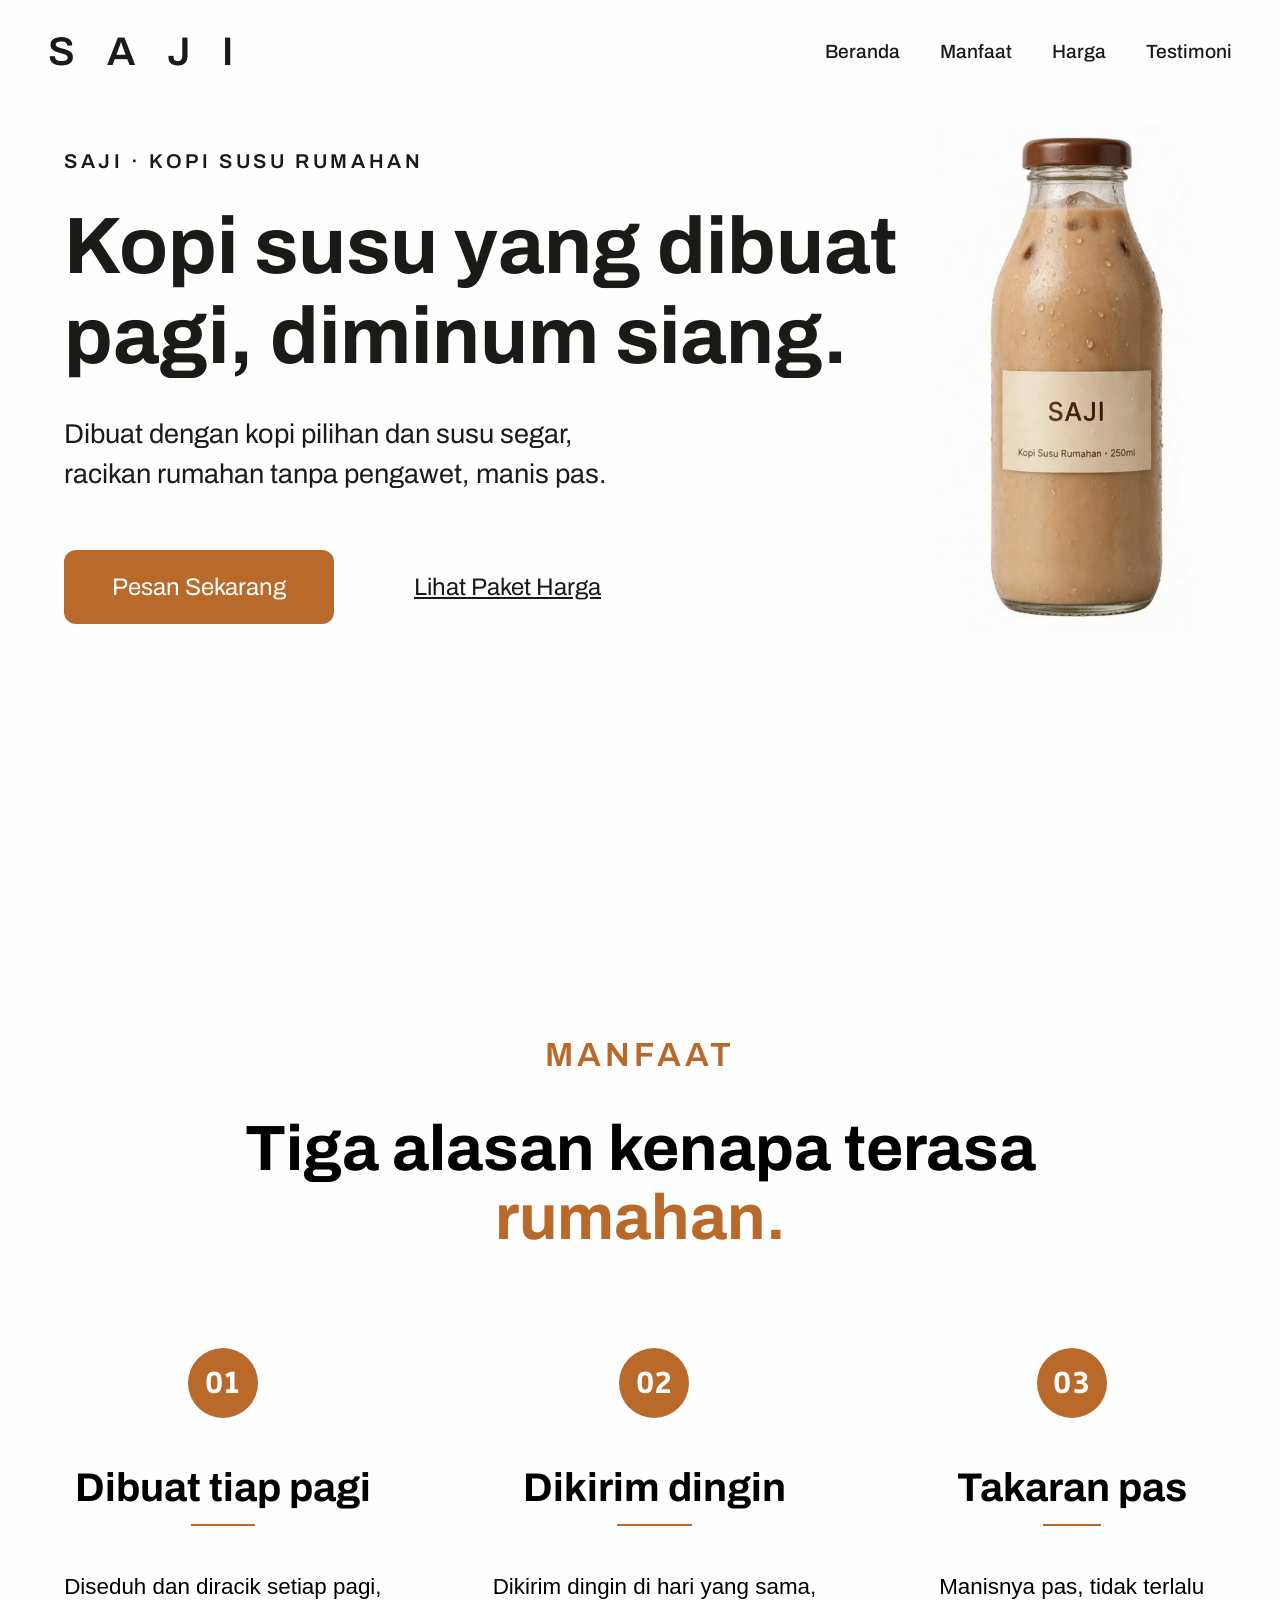
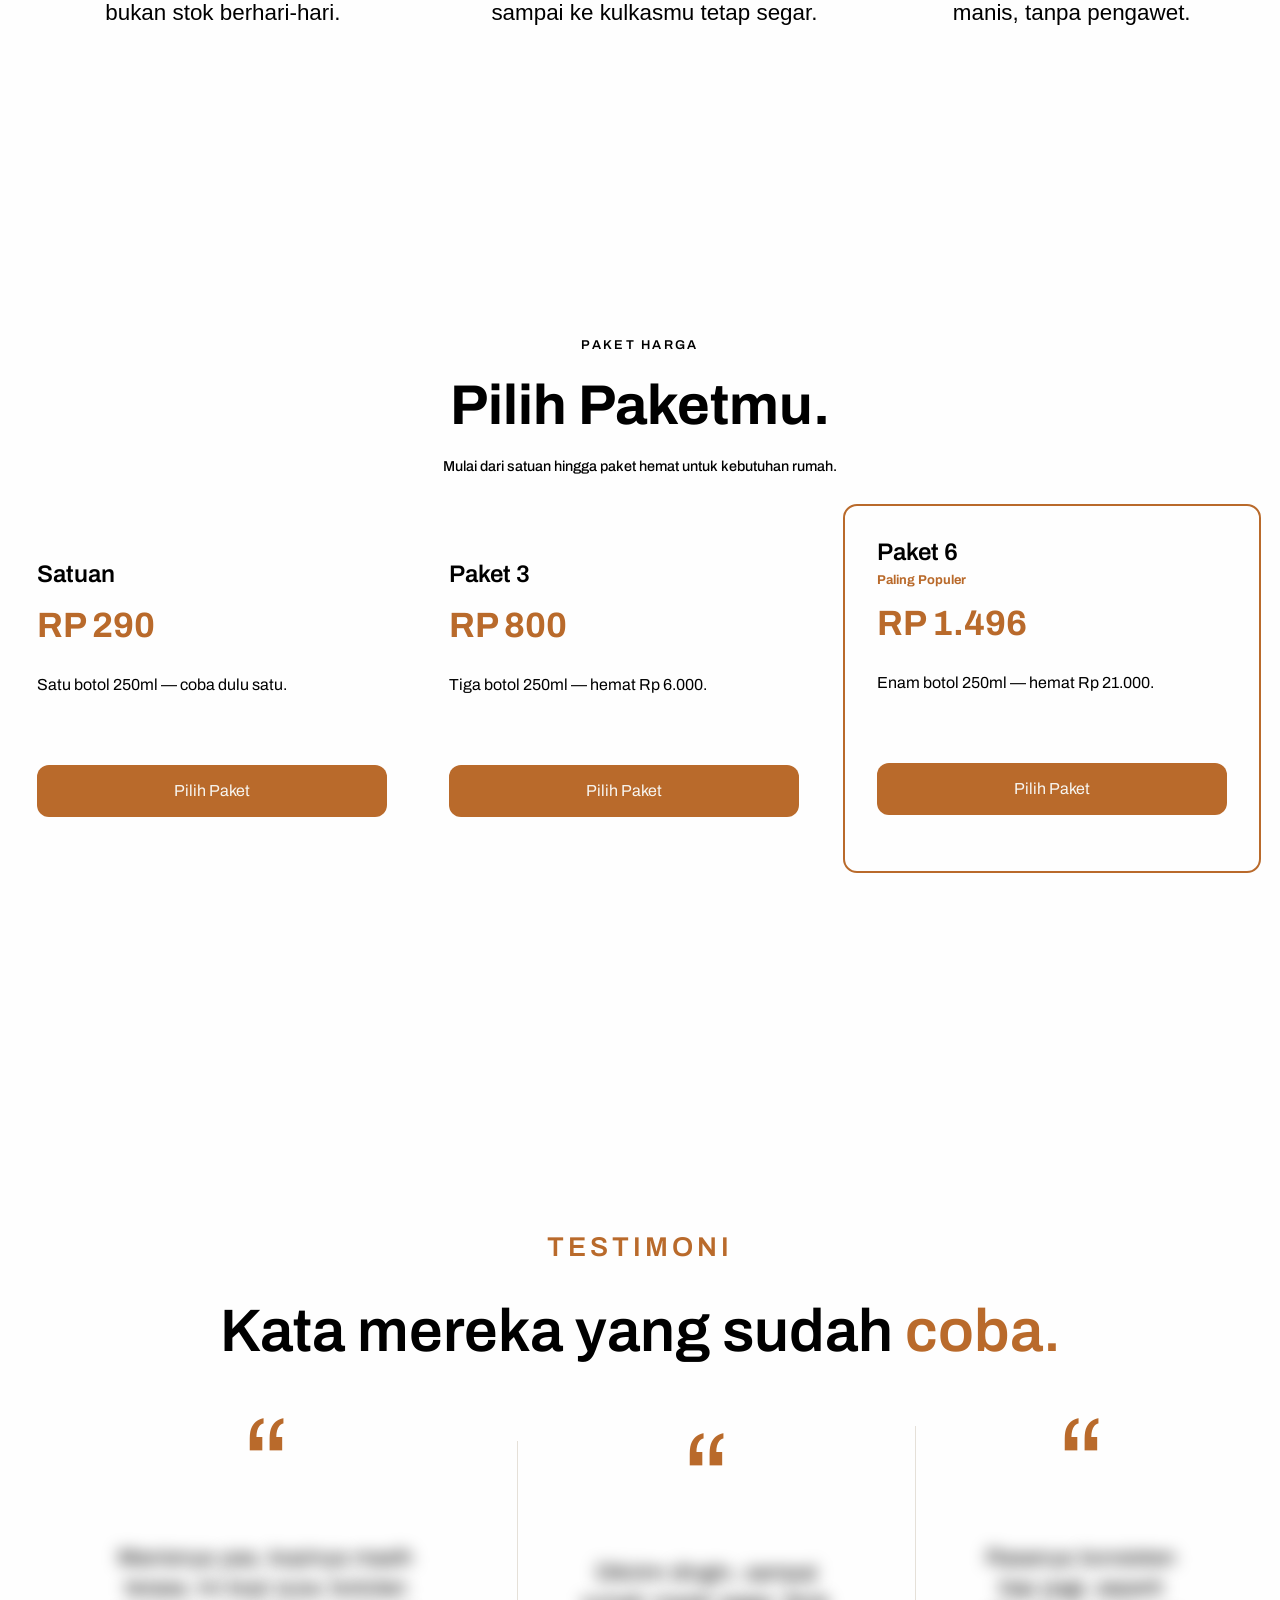
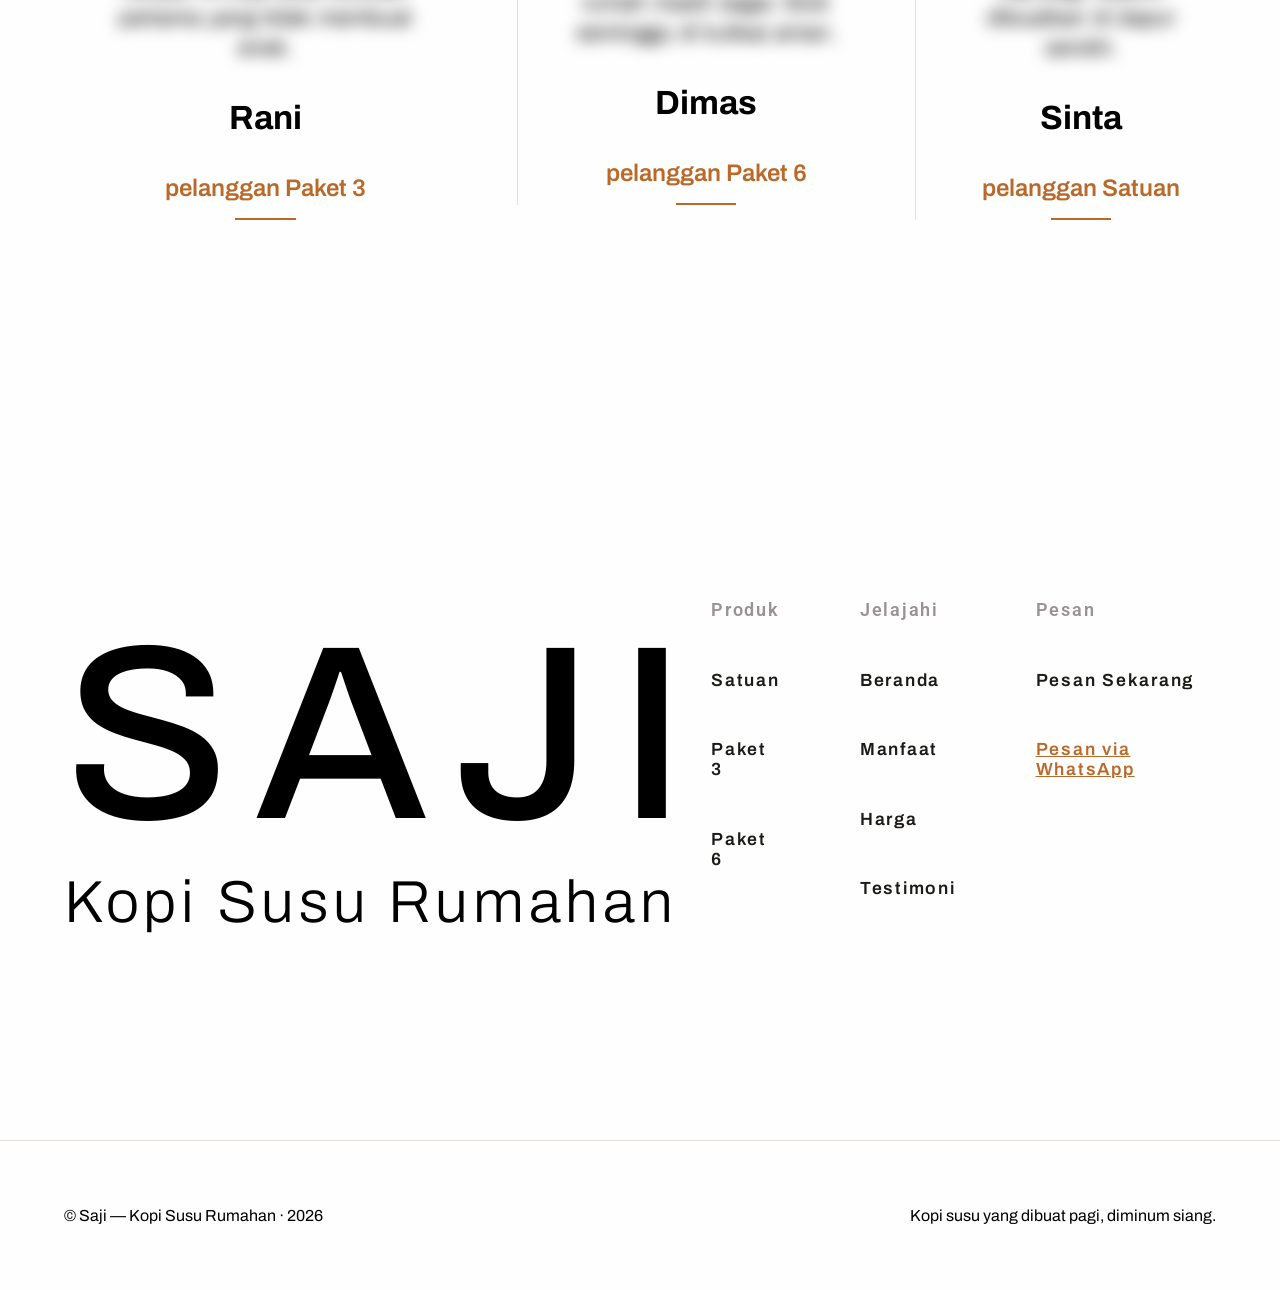
==== commit 0f214494: "feat: terapkan perbaikan hasil review dan pisahkan file animasi" ====
--- a/index.html
+++ b/index.html
@@ -5,6 +5,18 @@
     <meta name="viewport" content="width=device-width, initial-scale=1.0">
     <title>SAJI | Kopi Susu Rumahan </title>
     <link rel="stylesheet" href="src/style/style.css">
+    <link rel="stylesheet" href="src/style/animations.css">
+    <meta name="description" content="Saji — kopi susu rumahan 250ml. Dibuat dengan kopi pilihan dan susu segar, racikan rumahan tanpa pengawet, manis pas.">
+    <meta property="og:type" content="website">
+    <meta property="og:title" content="SAJI | Kopi Susu Rumahan">
+    <meta property="og:description" content="Kopi susu yang dibuat pagi, diminum siang. Dibuat tiap pagi, dikirim dingin, takaran pas.">
+    <meta property="og:image" content="src/resources/foto-produk.webp">
+    <meta property="og:image:alt" content="Botol kopi susu Saji 250ml">
+    <meta name="twitter:card" content="summary_large_image">
+    <meta name="twitter:title" content="SAJI | Kopi Susu Rumahan">
+    <meta name="twitter:description" content="Kopi susu yang dibuat pagi, diminum siang. Dibuat tiap pagi, dikirim dingin, takaran pas.">
+    <meta name="twitter:image" content="src/resources/foto-produk.webp">
+    <link rel="icon" type="image/svg+xml" href="src/resources/favicon.svg">
 </head>
 <body>
     
@@ -23,6 +35,12 @@
                 
         </nav>
 
+        <button class="menu-toggle" type="button" aria-label="Buka menu" aria-expanded="false">
+            <span></span>
+            <span></span>
+            <span></span>
+        </button>
+
     </header>
 
     <main>
@@ -193,8 +211,6 @@
                 </article>
                 
             </div>
-
-            <p class="credit-text">© Saji — Kopi Susu Rumahan · 2026</p>
 
         </section>
 
@@ -228,7 +244,7 @@
                     
                     <ul class="items-checkout-container">
                         <li class="first-items-navbar-list">Pesan</li>
-                        <li><a class="items-checkout-label" href="/src/pages/order.html">Pesan Sekarang</a></li>
+                        <li><a class="items-checkout-label" href="src/pages/order.html">Pesan Sekarang</a></li>
                         <li><a id="chat-langsung" class="checkout-aggregator-label" href="https://wa.me/628996946557?text=Halo%20Saji%2C%20saya%20mau%20tanya-tanya%20dulu.">Pesan via WhatsApp</a></li>
                     </ul>
 
@@ -247,5 +263,6 @@
 
     <script src="src/script/pricing-highlight.js"></script>
     <script src="src/script/animations.js"></script>
+    <script src="src/script/menu.js"></script>
 </body>
 </html>
--- a/src/style/style.css
+++ b/src/style/style.css
@@ -41,6 +41,10 @@
     
 }
 
+.menu-toggle {
+    display: none;
+}
+
 .brand-label {
 
     font-size: 2.5rem;
@@ -219,6 +223,7 @@
 
     width: 300px;
     height: 550px;
+    object-fit: cover;
 
 }
 
@@ -1363,8 +1368,70 @@
         font-size: 1.6rem;
     }
 
+    .header-container {
+        position: relative;
+    }
+
+    .menu-toggle {
+        display: flex;
+        flex-direction: column;
+        justify-content: center;
+        gap: 5px;
+        width: 44px;
+        height: 44px;
+        padding: 10px;
+        background: none;
+        border: none;
+        cursor: pointer;
+    }
+
+    .menu-toggle span {
+        display: block;
+        width: 100%;
+        height: 2px;
+        background-color: var(--color-ink);
+        transition: transform 0.3s ease, opacity 0.3s ease;
+    }
+
+    .header-container.menu-open .menu-toggle span:nth-child(1) {
+        transform: translateY(7px) rotate(45deg);
+    }
+
+    .header-container.menu-open .menu-toggle span:nth-child(2) {
+        opacity: 0;
+    }
+
+    .header-container.menu-open .menu-toggle span:nth-child(3) {
+        transform: translateY(-7px) rotate(-45deg);
+    }
+
     .navbar-container {
         display: none;
+        position: absolute;
+        z-index: 10;
+        top: 100%;
+        left: 0;
+        right: 0;
+        background-color: var(--color-bg);
+        border-bottom: 1px solid #E5E0D8;
+        padding: 1rem 0;
+    }
+
+    .header-container.menu-open .navbar-container {
+        display: block;
+    }
+
+    .navbar-container ul {
+        flex-direction: column;
+        justify-content: flex-start;
+        align-items: flex-start;
+        gap: 0;
+    }
+
+    .navbar-container .nav-items a {
+        display: block;
+        padding: 0.8rem 0;
+        font-size: 1.2rem;
     }
 
     .headline-text {
@@ -1538,81 +1605,29 @@
     }
 }
 
-.js-animations .reveal {
-    opacity: 0;
-    transform: translateY(56px);
-    transition: opacity 0.95s cubic-bezier(0.215, 0.61, 0.355, 1), transform 0.95s cubic-bezier(0.215, 0.61, 0.355, 1);
-    will-change: opacity, transform;
-}
-
-.js-animations .reveal.is-visible {
-    opacity: 1;
-    transform: translateY(0);
-}
-
-.js-animations .word-blur {
-    display: inline-block;
-    opacity: 0;
-    filter: blur(8px);
-    transform: translateY(16px);
-    transition: opacity 0.7s ease, filter 0.7s ease, transform 0.7s ease;
-    will-change: opacity, filter, transform;
-}
-
-.js-animations .word-blur.is-visible {
-    opacity: 1;
-    filter: blur(0);
-    transform: translateY(0);
-}
-
-.js-animations .slide-left {
-    opacity: 0;
-    transform: translateX(-88px);
-    transition: opacity 0.95s cubic-bezier(0.215, 0.61, 0.355, 1), transform 0.95s cubic-bezier(0.215, 0.61, 0.355, 1);
-    will-change: opacity, transform;
-}
-
-.js-animations .slide-up {
-    opacity: 0;
-    transform: translateY(56px);
-    transition: opacity 0.95s cubic-bezier(0.215, 0.61, 0.355, 1), transform 0.95s cubic-bezier(0.215, 0.61, 0.355, 1);
-    will-change: opacity, transform;
-}
-
-.js-animations .slide-right {
-    opacity: 0;
-    transform: translateX(88px);
-    transition: opacity 0.95s cubic-bezier(0.215, 0.61, 0.355, 1), transform 0.95s cubic-bezier(0.215, 0.61, 0.355, 1);
-    will-change: opacity, transform;
-}
-
-.js-animations .slide-left.is-visible,
-.js-animations .slide-up.is-visible,
-.js-animations .slide-right.is-visible {
-    opacity: 1;
-    transform: none;
-}
-
-.js-animations .zoom-card {
-    opacity: 0;
-    transform: scale(0.9);
-    transition: opacity 0.95s cubic-bezier(0.215, 0.61, 0.355, 1), transform 0.95s cubic-bezier(0.215, 0.61, 0.355, 1);
-    will-change: opacity, transform;
-}
-
-.js-animations .zoom-popular {
-    opacity: 0;
-    transform: scale(0.8);
-    transition: opacity 0.95s cubic-bezier(0.34, 1.56, 0.64, 1), transform 0.95s cubic-bezier(0.34, 1.56, 0.64, 1);
-    will-change: opacity, transform;
-}
-
-.js-animations .zoom-card.is-visible,
-.js-animations .zoom-popular.is-visible {
-    opacity: 1;
-    transform: scale(1);
-}
-
 html, body {
     overflow-x: hidden;
 }
+
+html {
+    scroll-behavior: smooth;
+}
+
+.back-link {
+    display: inline-block;
+    margin-bottom: 2rem;
+    font-size: 1.2rem;
+    color: var(--color-ink);
+    text-decoration: none;
+}
+
+.back-link:hover {
+    text-decoration: underline;
+}
+
+@media (max-width: 480px) {
+    .label-text {
+        letter-spacing: 0.08em;
+    }
+}
+
--- a/src/style/animations.css
+++ b/src/style/animations.css
@@ -0,0 +1,74 @@
+.js-animations .reveal {
+    opacity: 0;
+    transform: translateY(56px);
+    transition: opacity 0.95s cubic-bezier(0.215, 0.61, 0.355, 1), transform 0.95s cubic-bezier(0.215, 0.61, 0.355, 1);
+    will-change: opacity, transform;
+}
+
+.js-animations .reveal.is-visible {
+    opacity: 1;
+    transform: translateY(0);
+}
+
+.js-animations .word-blur {
+    display: inline-block;
+    opacity: 0;
+    filter: blur(8px);
+    transform: translateY(16px);
+    transition: opacity 0.7s ease, filter 0.7s ease, transform 0.7s ease;
+    will-change: opacity, filter, transform;
+}
+
+.js-animations .word-blur.is-visible {
+    opacity: 1;
+    filter: blur(0);
+    transform: translateY(0);
+}
+
+.js-animations .slide-left {
+    opacity: 0;
+    transform: translateX(-88px);
+    transition: opacity 0.95s cubic-bezier(0.215, 0.61, 0.355, 1), transform 0.95s cubic-bezier(0.215, 0.61, 0.355, 1);
+    will-change: opacity, transform;
+}
+
+.js-animations .slide-up {
+    opacity: 0;
+    transform: translateY(56px);
+    transition: opacity 0.95s cubic-bezier(0.215, 0.61, 0.355, 1), transform 0.95s cubic-bezier(0.215, 0.61, 0.355, 1);
+    will-change: opacity, transform;
+}
+
+.js-animations .slide-right {
+    opacity: 0;
+    transform: translateX(88px);
+    transition: opacity 0.95s cubic-bezier(0.215, 0.61, 0.355, 1), transform 0.95s cubic-bezier(0.215, 0.61, 0.355, 1);
+    will-change: opacity, transform;
+}
+
+.js-animations .slide-left.is-visible,
+.js-animations .slide-up.is-visible,
+.js-animations .slide-right.is-visible {
+    opacity: 1;
+    transform: none;
+}
+
+.js-animations .zoom-card {
+    opacity: 0;
+    transform: scale(0.9);
+    transition: opacity 0.95s cubic-bezier(0.215, 0.61, 0.355, 1), transform 0.95s cubic-bezier(0.215, 0.61, 0.355, 1);
+    will-change: opacity, transform;
+}
+
+.js-animations .zoom-popular {
+    opacity: 0;
+    transform: scale(0.8);
+    transition: opacity 0.95s cubic-bezier(0.34, 1.56, 0.64, 1), transform 0.95s cubic-bezier(0.34, 1.56, 0.64, 1);
+    will-change: opacity, transform;
+}
+
+.js-animations .zoom-card.is-visible,
+.js-animations .zoom-popular.is-visible {
+    opacity: 1;
+    transform: scale(1);
+}
